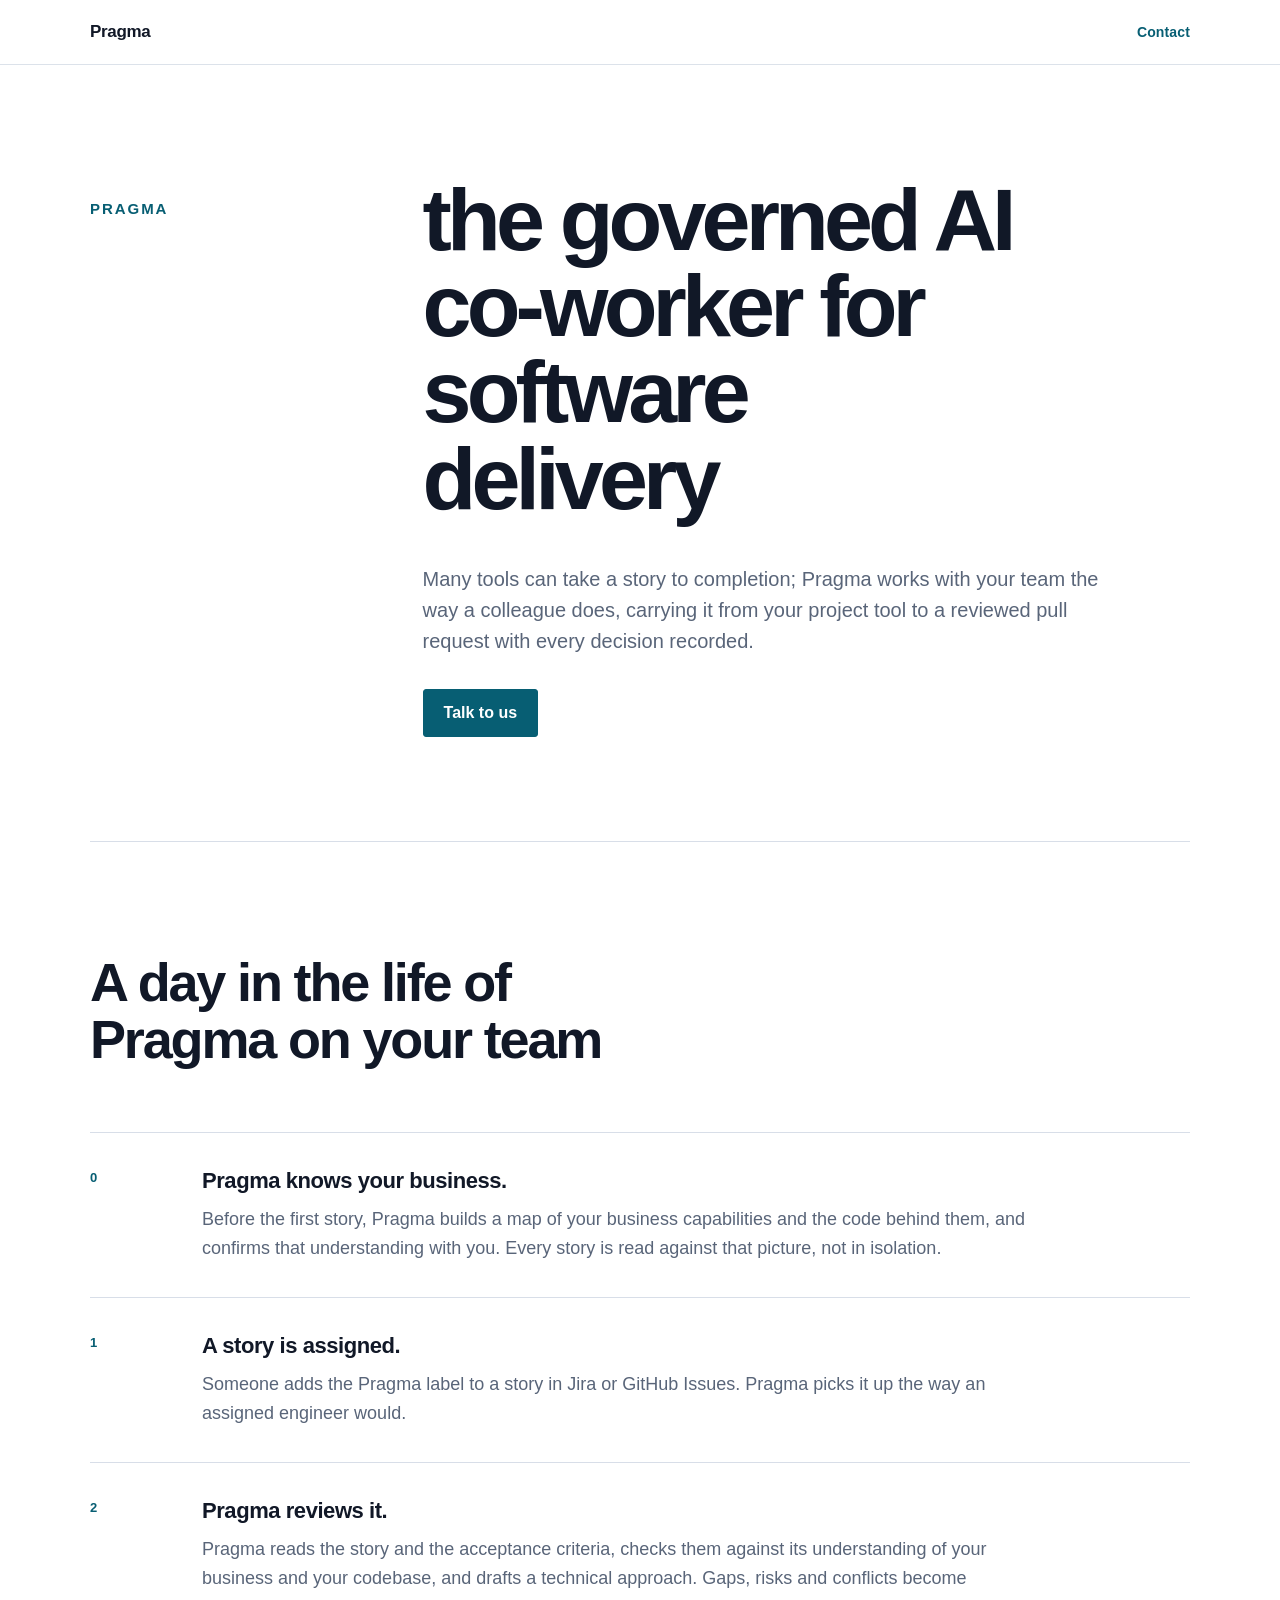
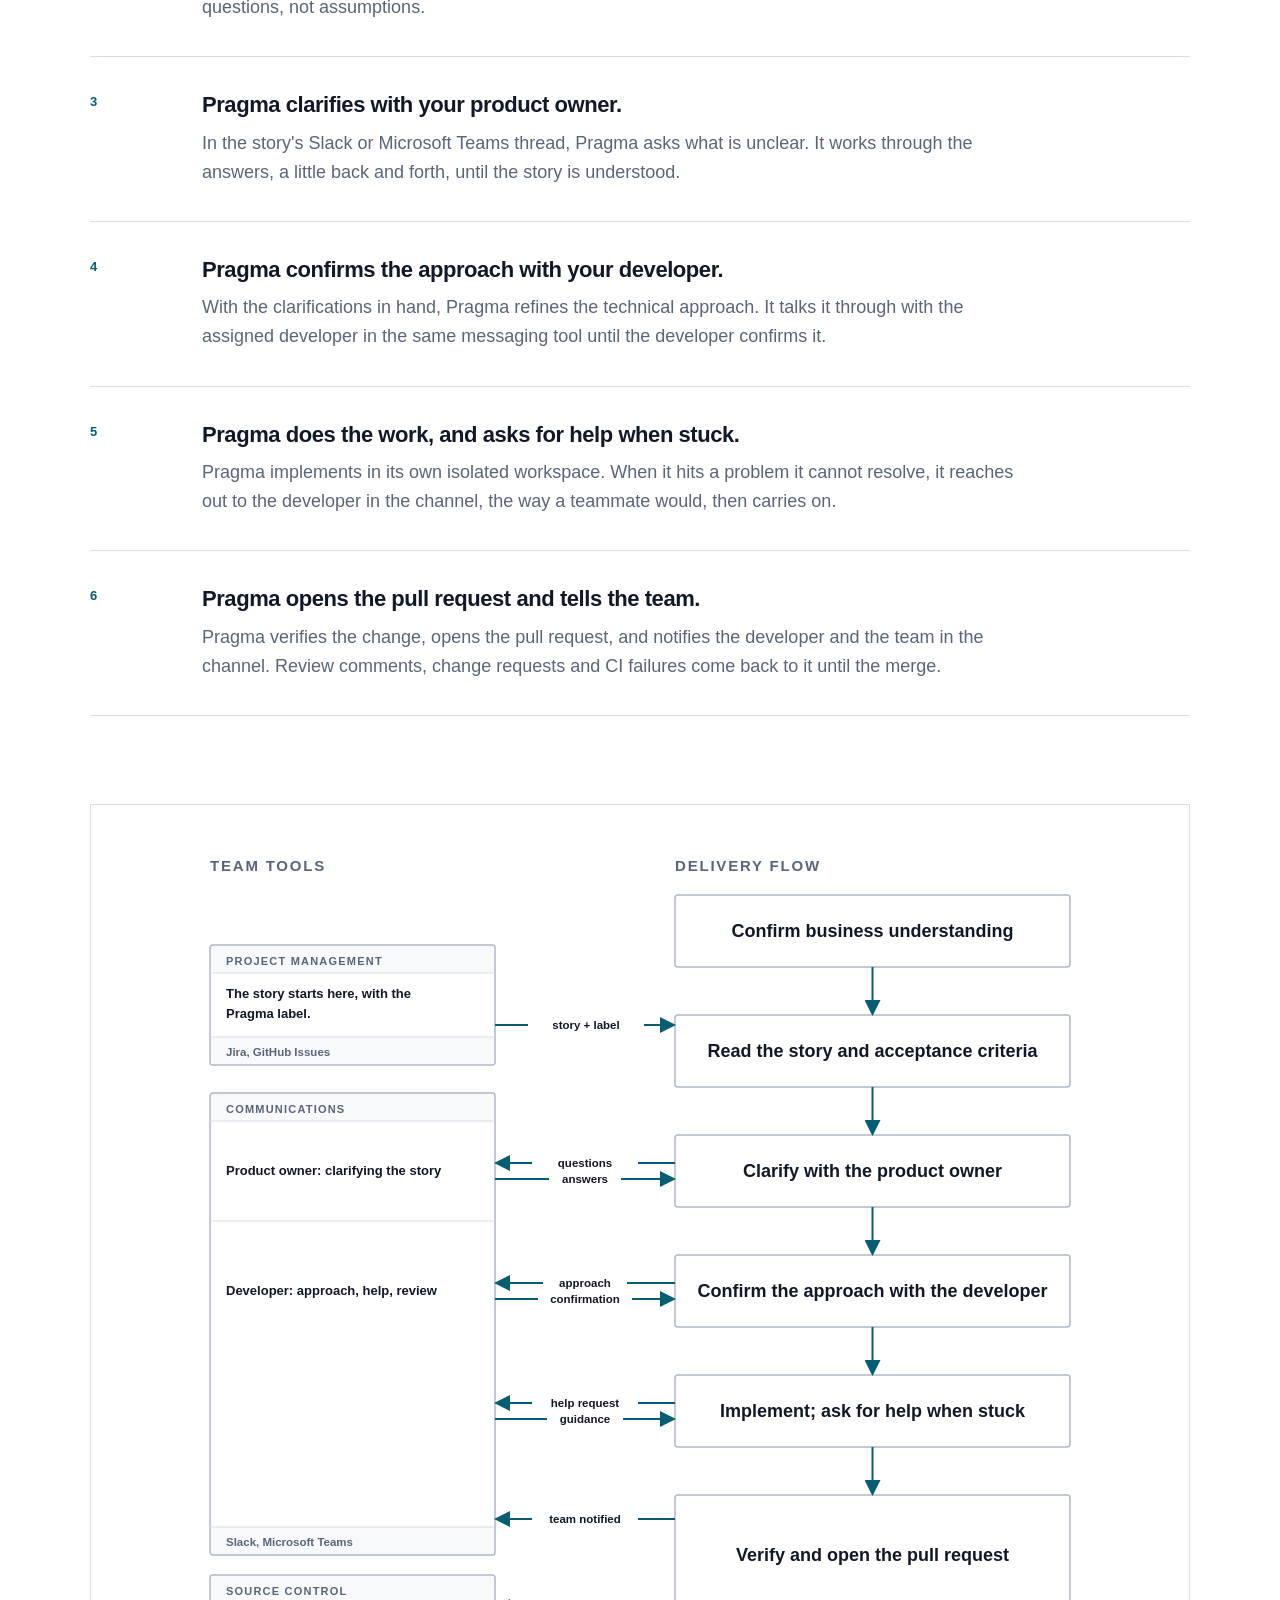
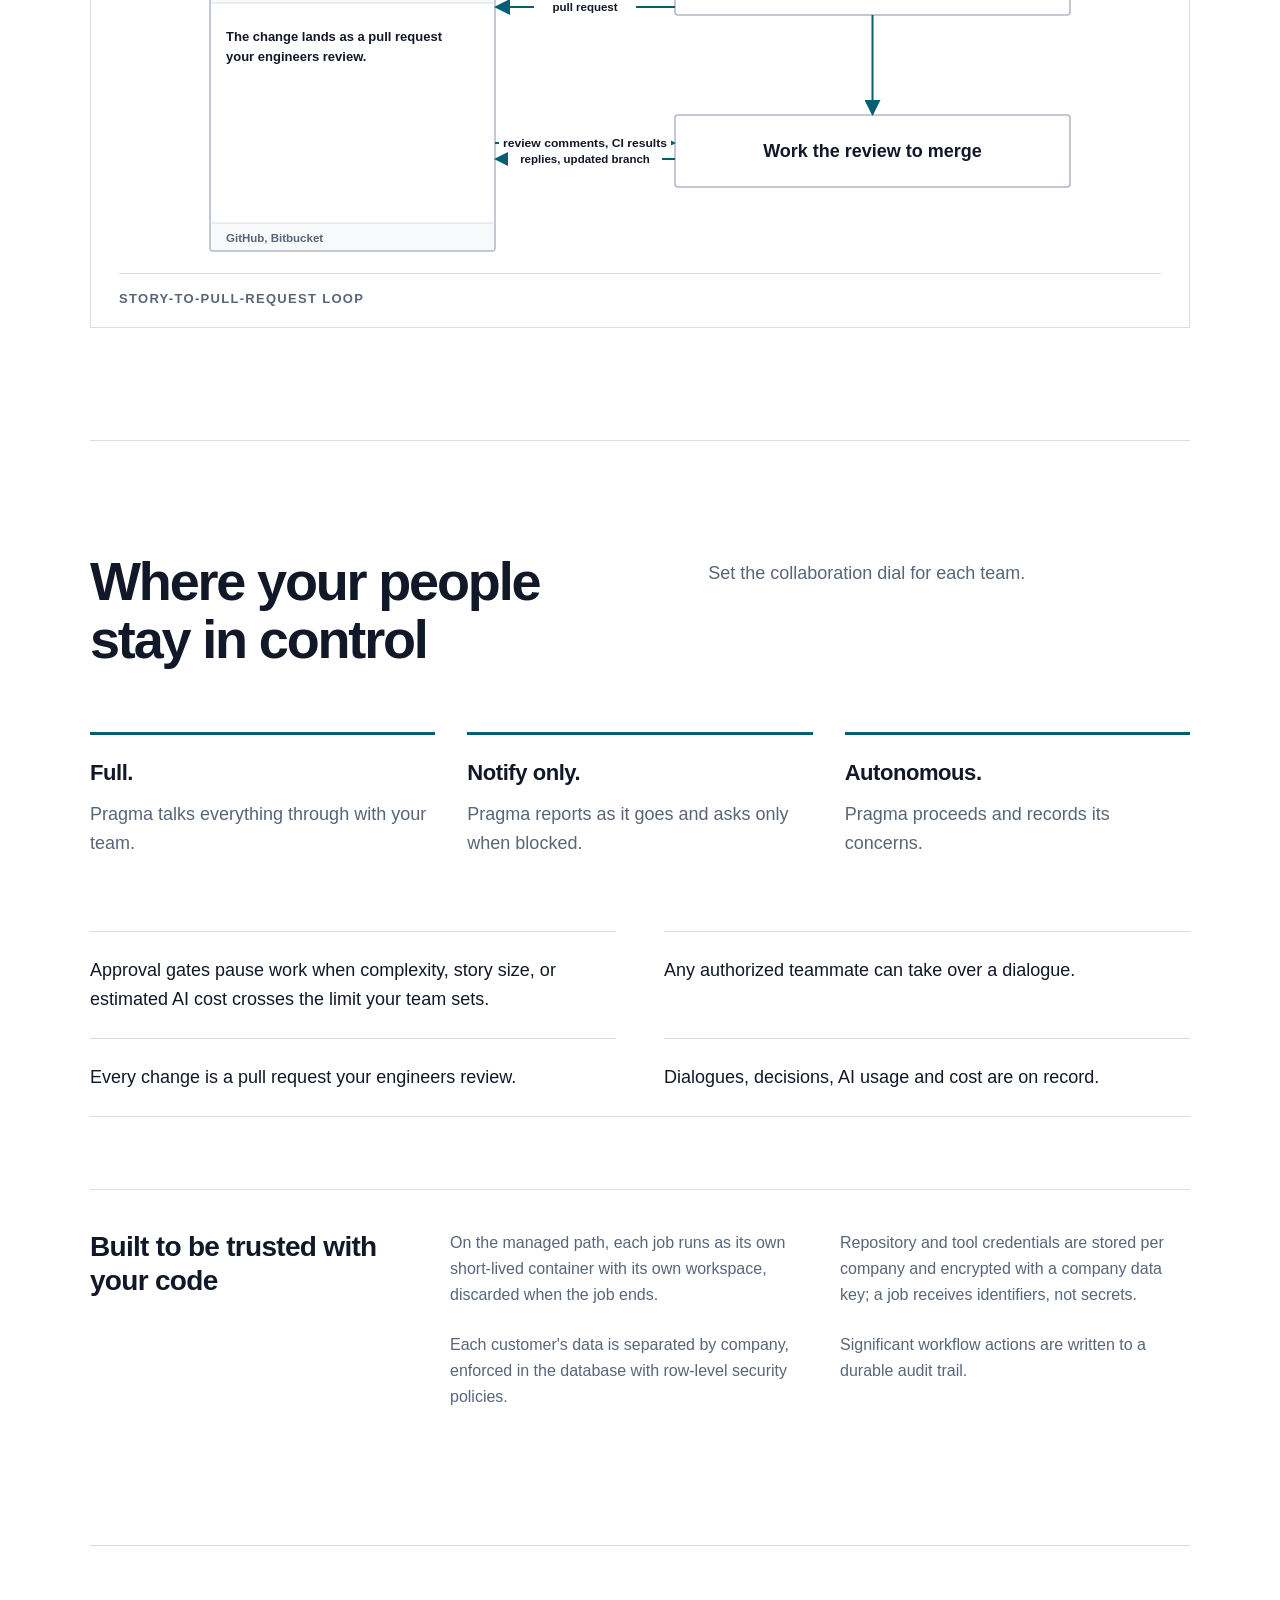
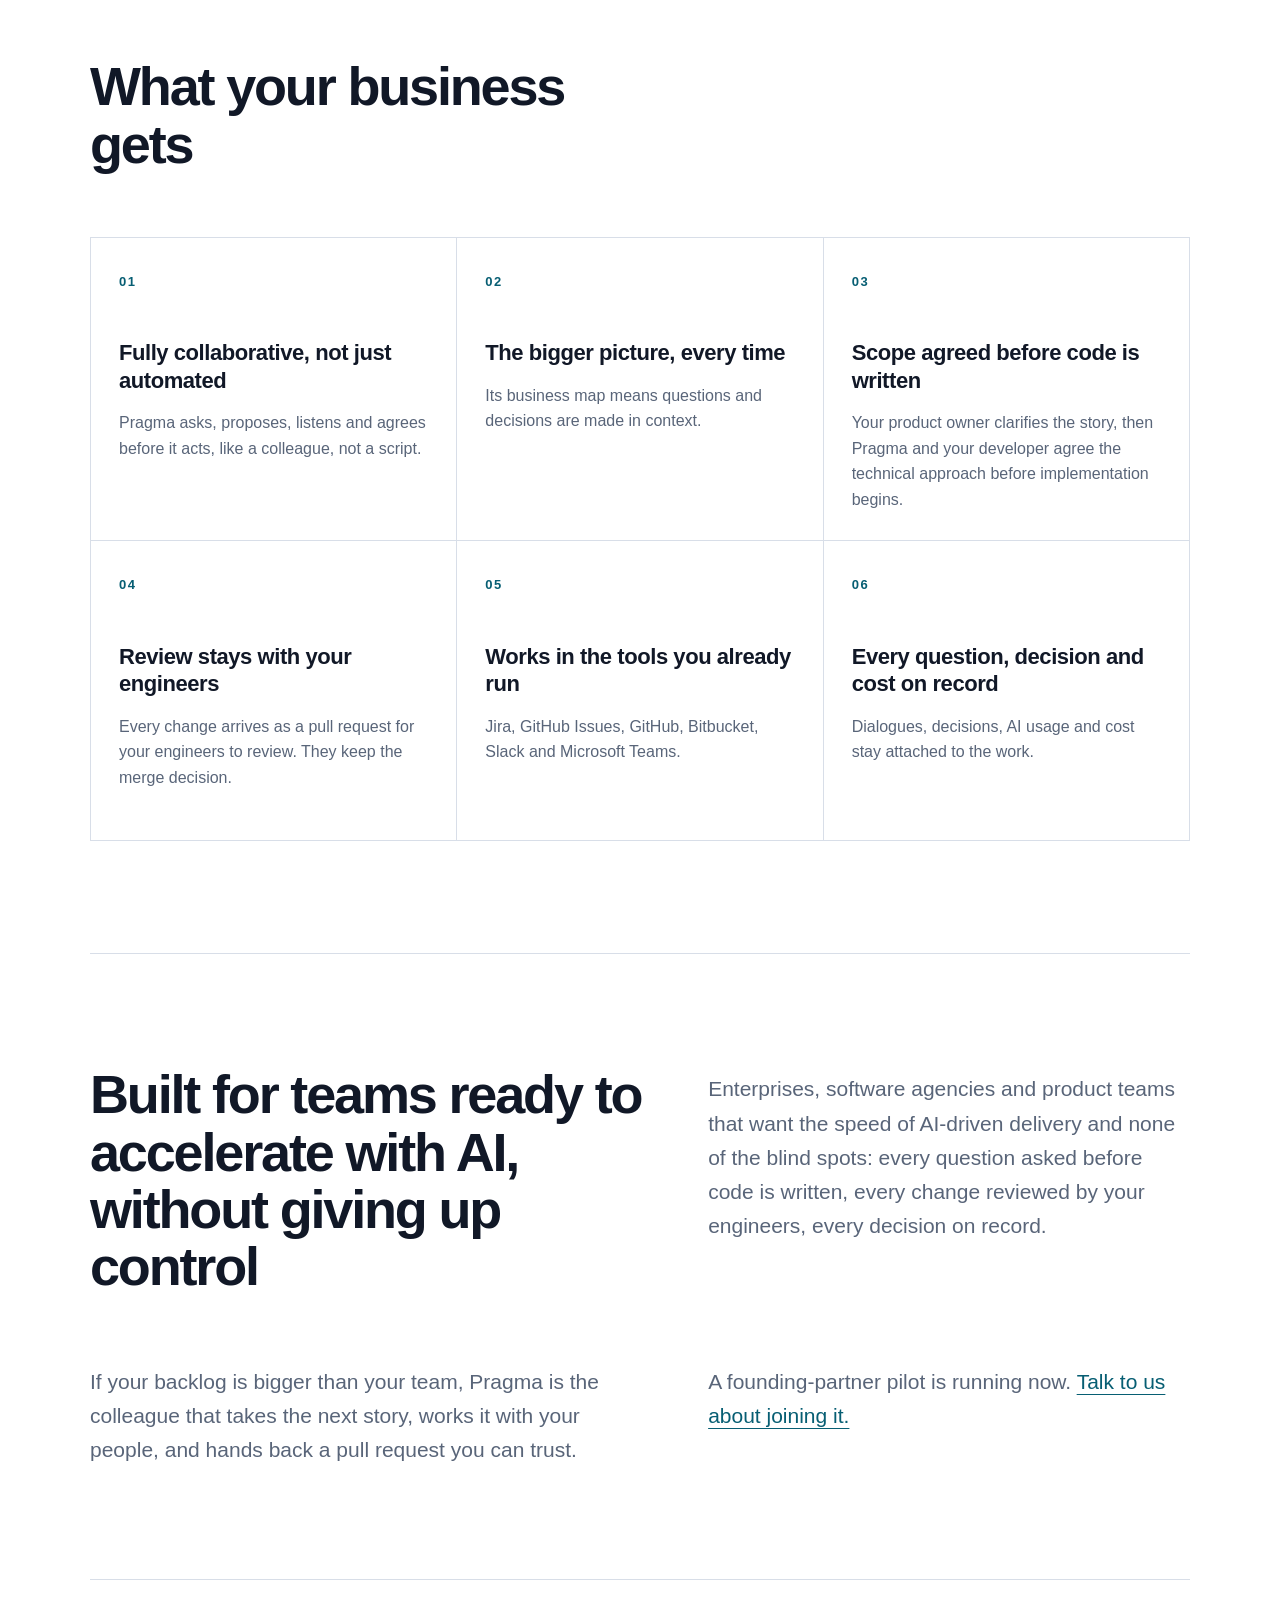
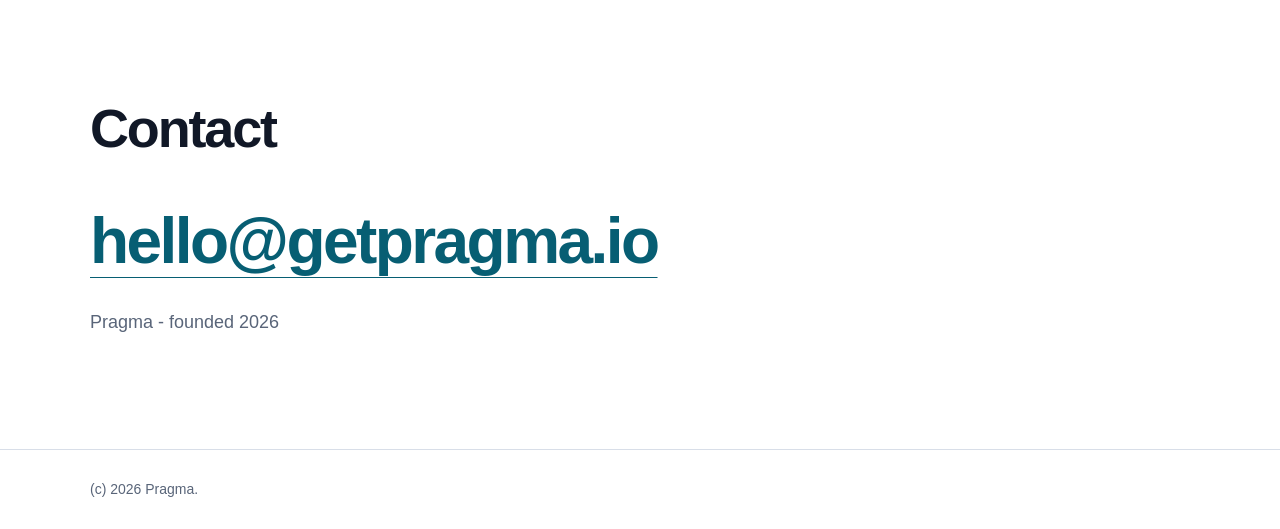
==== index.html @ b2c570ea "getpragma.io: launch" ====
<!doctype html>
<html lang="en">
<head>
  <meta charset="utf-8">
  <meta name="viewport" content="width=device-width, initial-scale=1">
  <title>Pragma | the governed AI co-worker for software delivery</title>
  <meta name="description" content="Pragma is the governed AI co-worker that works with your team like a colleague, from story to reviewed pull request, with every decision recorded.">
  <link rel="icon" href="favicon.svg" type="image/svg+xml">
  <link rel="stylesheet" href="styles.css">
  <style>.diagram-mobile{display:none}@media(max-width:560px){.diagram-a,.diagram-b{display:none}.diagram-mobile{display:block;max-width:360px}}</style>
</head>
<body>
  <a class="skip-link" href="#main">Skip to content</a>

  <header class="site-header">
    <div class="shell header-inner">
      <a class="wordmark" href="#top" aria-label="Pragma home">Pragma</a>
      <a class="header-contact" href="#contact">Contact</a>
    </div>
  </header>

  <main id="main">
    <section class="hero shell" id="top" aria-labelledby="hero-title">
      <div class="hero-name" aria-hidden="true">Pragma</div>
      <div class="hero-copy">
        <h1 id="hero-title">the governed AI co-worker for software delivery</h1>
        <p>Many tools can take a story to completion; Pragma works with your team the way a colleague does, carrying it from your project tool to a reviewed pull request with every decision recorded.</p>
        <a class="primary-link" href="#contact">Talk to us</a>
      </div>
    </section>

    <section class="section shell" id="how-it-works" aria-labelledby="how-title">
      <div class="section-heading">
        <h2 id="how-title">A day in the life of Pragma on your team</h2>
      </div>

      <ol class="walkthrough">
        <li>
          <span class="step-number" aria-hidden="true">0</span>
          <div>
            <h3>Pragma knows your business.</h3>
            <p>Before the first story, Pragma builds a map of your business capabilities and the code behind them, and confirms that understanding with you. Every story is read against that picture, not in isolation.</p>
          </div>
        </li>
        <li>
          <span class="step-number" aria-hidden="true">1</span>
          <div>
            <h3>A story is assigned.</h3>
            <p>Someone adds the Pragma label to a story in Jira or GitHub Issues. Pragma picks it up the way an assigned engineer would.</p>
          </div>
        </li>
        <li>
          <span class="step-number" aria-hidden="true">2</span>
          <div>
            <h3>Pragma reviews it.</h3>
            <p>Pragma reads the story and the acceptance criteria, checks them against its understanding of your business and your codebase, and drafts a technical approach. Gaps, risks and conflicts become questions, not assumptions.</p>
          </div>
        </li>
        <li>
          <span class="step-number" aria-hidden="true">3</span>
          <div>
            <h3>Pragma clarifies with your product owner.</h3>
            <p>In the story's Slack or Microsoft Teams thread, Pragma asks what is unclear. It works through the answers, a little back and forth, until the story is understood.</p>
          </div>
        </li>
        <li>
          <span class="step-number" aria-hidden="true">4</span>
          <div>
            <h3>Pragma confirms the approach with your developer.</h3>
            <p>With the clarifications in hand, Pragma refines the technical approach. It talks it through with the assigned developer in the same messaging tool until the developer confirms it.</p>
          </div>
        </li>
        <li>
          <span class="step-number" aria-hidden="true">5</span>
          <div>
            <h3>Pragma does the work, and asks for help when stuck.</h3>
            <p>Pragma implements in its own isolated workspace. When it hits a problem it cannot resolve, it reaches out to the developer in the channel, the way a teammate would, then carries on.</p>
          </div>
        </li>
        <li>
          <span class="step-number" aria-hidden="true">6</span>
          <div>
            <h3>Pragma opens the pull request and tells the team.</h3>
            <p>Pragma verifies the change, opens the pull request, and notifies the developer and the team in the channel. Review comments, change requests and CI failures come back to it until the merge.</p>
          </div>
        </li>
      </ol>

      <figure class="diagram-shell">
        <svg class="diagram diagram-a" viewBox="0 0 900 1040" role="img" aria-labelledby="diagram-a-title diagram-a-desc">
          <title id="diagram-a-title">Pragma's day-to-day delivery flow</title>
          <desc id="diagram-a-desc">Project management, communications, and source control connect to seven steps from confirming business understanding through working the review to merge.</desc>
          <defs>
            <marker id="arrow-a" markerWidth="8" markerHeight="8" refX="7" refY="4" orient="auto" markerUnits="strokeWidth">
              <path d="M 0 0 L 8 4 L 0 8 Z" class="svg-arrow-head"></path>
            </marker>
          </defs>

          <text class="svg-lane" x="20" y="38">TEAM TOOLS</text>
          <text class="svg-lane" x="485" y="38">DELIVERY FLOW</text>

          <g class="svg-tool-card">
            <rect class="svg-card" x="20" y="112" width="285" height="120" rx="3"></rect>
            <rect class="svg-card-band" x="21" y="113" width="283" height="27" rx="2"></rect>
            <rect class="svg-card-band" x="21" y="204" width="283" height="27"></rect>
            <line class="svg-card-rule" x1="20" y1="140" x2="305" y2="140"></line>
            <line class="svg-card-rule" x1="20" y1="204" x2="305" y2="204"></line>
            <text class="svg-card-heading" x="36" y="132">PROJECT MANAGEMENT</text>
            <text class="svg-card-copy" x="36" y="165" aria-label="The story starts here, with the Pragma label.">
              <tspan x="36">The story starts here, with the</tspan>
              <tspan x="36" dy="20">Pragma label.</tspan>
            </text>
            <text class="svg-card-footer" x="36" y="223">Jira, GitHub Issues</text>
          </g>

          <g class="svg-tool-card">
            <rect class="svg-card" x="20" y="260" width="285" height="462" rx="3"></rect>
            <rect class="svg-card-band" x="21" y="261" width="283" height="27" rx="2"></rect>
            <rect class="svg-card-band" x="21" y="694" width="283" height="27"></rect>
            <line class="svg-card-rule" x1="20" y1="288" x2="305" y2="288"></line>
            <line class="svg-card-rule" x1="20" y1="388" x2="305" y2="388"></line>
            <line class="svg-card-rule" x1="20" y1="694" x2="305" y2="694"></line>
            <text class="svg-card-heading" x="36" y="280">COMMUNICATIONS</text>
            <text class="svg-card-copy" x="36" y="342">Product owner: clarifying the story</text>
            <text class="svg-card-copy" x="36" y="462">Developer: approach, help, review</text>
            <text class="svg-card-footer" x="36" y="713">Slack, Microsoft Teams</text>
          </g>

          <g class="svg-tool-card">
            <rect class="svg-card" x="20" y="742" width="285" height="276" rx="3"></rect>
            <rect class="svg-card-band" x="21" y="743" width="283" height="27" rx="2"></rect>
            <rect class="svg-card-band" x="21" y="990" width="283" height="27"></rect>
            <line class="svg-card-rule" x1="20" y1="770" x2="305" y2="770"></line>
            <line class="svg-card-rule" x1="20" y1="990" x2="305" y2="990"></line>
            <text class="svg-card-heading" x="36" y="762">SOURCE CONTROL</text>
            <text class="svg-card-copy" x="36" y="808" aria-label="The change lands as a pull request your engineers review.">
              <tspan x="36">The change lands as a pull request</tspan>
              <tspan x="36" dy="20">your engineers review.</tspan>
            </text>
            <text class="svg-card-footer" x="36" y="1009">GitHub, Bitbucket</text>
          </g>

          <rect class="svg-box svg-flow-box" x="485" y="62" width="395" height="72" rx="3"></rect>
          <text class="svg-label" x="682.5" y="104" text-anchor="middle">Confirm business understanding</text>

          <rect class="svg-box svg-flow-box" x="485" y="182" width="395" height="72" rx="3"></rect>
          <text class="svg-label" x="682.5" y="224" text-anchor="middle">Read the story and acceptance criteria</text>

          <rect class="svg-box svg-flow-box" x="485" y="302" width="395" height="72" rx="3"></rect>
          <text class="svg-label" x="682.5" y="344" text-anchor="middle">Clarify with the product owner</text>

          <rect class="svg-box svg-flow-box" x="485" y="422" width="395" height="72" rx="3"></rect>
          <text class="svg-label" x="682.5" y="464" text-anchor="middle">Confirm the approach with the developer</text>

          <rect class="svg-box svg-flow-box" x="485" y="542" width="395" height="72" rx="3"></rect>
          <text class="svg-label" x="682.5" y="584" text-anchor="middle">Implement; ask for help when stuck</text>

          <rect class="svg-box svg-flow-box" x="485" y="662" width="395" height="120" rx="3"></rect>
          <text class="svg-label" x="682.5" y="728" text-anchor="middle">Verify and open the pull request</text>

          <rect class="svg-box svg-flow-box" x="485" y="882" width="395" height="72" rx="3"></rect>
          <text class="svg-label" x="682.5" y="924" text-anchor="middle">Work the review to merge</text>

          <path class="svg-arrow" d="M682.5 134 V181" marker-end="url(#arrow-a)"></path>
          <path class="svg-arrow" d="M682.5 254 V301" marker-end="url(#arrow-a)"></path>
          <path class="svg-arrow" d="M682.5 374 V421" marker-end="url(#arrow-a)"></path>
          <path class="svg-arrow" d="M682.5 494 V541" marker-end="url(#arrow-a)"></path>
          <path class="svg-arrow" d="M682.5 614 V661" marker-end="url(#arrow-a)"></path>
          <path class="svg-arrow" d="M682.5 782 V881" marker-end="url(#arrow-a)"></path>

          <path class="svg-arrow" d="M305 192 H484" marker-end="url(#arrow-a)"></path>
          <path class="svg-arrow" d="M485 330 H306" marker-end="url(#arrow-a)"></path>
          <path class="svg-arrow" d="M305 346 H484" marker-end="url(#arrow-a)"></path>
          <path class="svg-arrow" d="M485 450 H306" marker-end="url(#arrow-a)"></path>
          <path class="svg-arrow" d="M305 466 H484" marker-end="url(#arrow-a)"></path>
          <path class="svg-arrow" d="M485 570 H306" marker-end="url(#arrow-a)"></path>
          <path class="svg-arrow" d="M305 586 H484" marker-end="url(#arrow-a)"></path>
          <path class="svg-arrow" d="M485 686 H306" marker-end="url(#arrow-a)"></path>
          <path class="svg-arrow" d="M485 774 H306" marker-end="url(#arrow-a)"></path>
          <path class="svg-arrow" d="M305 910 H484" marker-end="url(#arrow-a)"></path>
          <path class="svg-arrow" d="M485 926 H306" marker-end="url(#arrow-a)"></path>

          <rect class="svg-connector-label-bg" x="338" y="183" width="116" height="18" rx="2"></rect>
          <text class="svg-arrow-label" x="396" y="196" text-anchor="middle">story + label</text>

          <rect class="svg-connector-label-bg" x="342" y="321" width="106" height="18" rx="2"></rect>
          <text class="svg-arrow-label" x="395" y="334" text-anchor="middle">questions</text>
          <rect class="svg-connector-label-bg" x="359" y="337" width="72" height="18" rx="2"></rect>
          <text class="svg-arrow-label" x="395" y="350" text-anchor="middle">answers</text>

          <rect class="svg-connector-label-bg" x="353" y="441" width="84" height="18" rx="2"></rect>
          <text class="svg-arrow-label" x="395" y="454" text-anchor="middle">approach</text>
          <rect class="svg-connector-label-bg" x="348" y="457" width="94" height="18" rx="2"></rect>
          <text class="svg-arrow-label" x="395" y="470" text-anchor="middle">confirmation</text>

          <rect class="svg-connector-label-bg" x="342" y="561" width="106" height="18" rx="2"></rect>
          <text class="svg-arrow-label" x="395" y="574" text-anchor="middle">help request</text>
          <rect class="svg-connector-label-bg" x="357" y="577" width="76" height="18" rx="2"></rect>
          <text class="svg-arrow-label" x="395" y="590" text-anchor="middle">guidance</text>

          <rect class="svg-connector-label-bg" x="342" y="677" width="106" height="18" rx="2"></rect>
          <text class="svg-arrow-label" x="395" y="690" text-anchor="middle">team notified</text>
          <rect class="svg-connector-label-bg" x="344" y="765" width="102" height="18" rx="2"></rect>
          <text class="svg-arrow-label" x="395" y="778" text-anchor="middle">pull request</text>

          <rect class="svg-connector-label-bg" x="309" y="901" width="172" height="18" rx="2"></rect>
          <text class="svg-arrow-label svg-arrow-label-long" x="395" y="914" text-anchor="middle" textLength="164" lengthAdjust="spacingAndGlyphs">review comments, CI results</text>
          <rect class="svg-connector-label-bg" x="318" y="917" width="154" height="18" rx="2"></rect>
          <text class="svg-arrow-label" x="395" y="930" text-anchor="middle">replies, updated branch</text>
        </svg>
        <ol class="diagram-mobile diagram-mobile-list" aria-label="Pragma's day-to-day delivery steps">
          <li>Confirm business understanding</li>
          <li>Read the story and acceptance criteria</li>
          <li>Clarify with the product owner</li>
          <li>Confirm the approach with the developer</li>
          <li>Implement; ask for help when stuck</li>
          <li>Verify and open the pull request</li>
          <li>Work the review to merge</li>
        </ol>
        <figcaption>Story-to-pull-request loop</figcaption>
      </figure>
    </section>

    <section class="section shell" id="control" aria-labelledby="control-title">
      <div class="section-heading">
        <h2 id="control-title">Where your people stay in control</h2>
        <p>Set the collaboration dial for each team.</p>
      </div>

      <div class="mode-grid">
        <article>
          <h3>Full.</h3>
          <p>Pragma talks everything through with your team.</p>
        </article>
        <article>
          <h3>Notify only.</h3>
          <p>Pragma reports as it goes and asks only when blocked.</p>
        </article>
        <article>
          <h3>Autonomous.</h3>
          <p>Pragma proceeds and records its concerns.</p>
        </article>
      </div>

      <div class="control-copy">
        <p>Approval gates pause work when complexity, story size, or estimated AI cost crosses the limit your team sets.</p>
        <p>Any authorized teammate can take over a dialogue.</p>
        <p>Every change is a pull request your engineers review.</p>
        <p>Dialogues, decisions, AI usage and cost are on record.</p>
      </div>

      <article class="trust-block">
        <h3>Built to be trusted with your code</h3>
        <div class="trust-grid">
          <p>On the managed path, each job runs as its own short-lived container with its own workspace, discarded when the job ends.</p>
          <p>Repository and tool credentials are stored per company and encrypted with a company data key; a job receives identifiers, not secrets.</p>
          <p>Each customer's data is separated by company, enforced in the database with row-level security policies.</p>
          <p>Significant workflow actions are written to a durable audit trail.</p>
        </div>
      </article>

    </section>

    <section class="section shell" id="outcomes" aria-labelledby="outcomes-title">
      <div class="section-heading">
        <h2 id="outcomes-title">What your business gets</h2>
      </div>

      <div class="outcome-grid">
        <article>
          <span aria-hidden="true">01</span>
          <h3>Fully collaborative, not just automated</h3>
          <p>Pragma asks, proposes, listens and agrees before it acts, like a colleague, not a script.</p>
        </article>
        <article>
          <span aria-hidden="true">02</span>
          <h3>The bigger picture, every time</h3>
          <p>Its business map means questions and decisions are made in context.</p>
        </article>
        <article>
          <span aria-hidden="true">03</span>
          <h3>Scope agreed before code is written</h3>
          <p>Your product owner clarifies the story, then Pragma and your developer agree the technical approach before implementation begins.</p>
        </article>
        <article>
          <span aria-hidden="true">04</span>
          <h3>Review stays with your engineers</h3>
          <p>Every change arrives as a pull request for your engineers to review. They keep the merge decision.</p>
        </article>
        <article>
          <span aria-hidden="true">05</span>
          <h3>Works in the tools you already run</h3>
          <p>Jira, GitHub Issues, GitHub, Bitbucket, Slack and Microsoft Teams.</p>
        </article>
        <article>
          <span aria-hidden="true">06</span>
          <h3>Every question, decision and cost on record</h3>
          <p>Dialogues, decisions, AI usage and cost stay attached to the work.</p>
        </article>
      </div>
    </section>

    <section class="section audience shell" id="who" aria-labelledby="who-title">
      <h2 id="who-title">Built for teams ready to accelerate with AI, without giving up control</h2>
      <p>Enterprises, software agencies and product teams that want the speed of AI-driven delivery and none of the blind spots: every question asked before code is written, every change reviewed by your engineers, every decision on record.</p>
      <p>If your backlog is bigger than your team, Pragma is the colleague that takes the next story, works it with your people, and hands back a pull request you can trust.</p>
      <p>A founding-partner pilot is running now. <a href="#contact">Talk to us about joining it.</a></p>
    </section>

    <section class="contact shell" id="contact" aria-labelledby="contact-title">
      <h2 id="contact-title">Contact</h2>
      <a href="mailto:hello@getpragma.io">hello@getpragma.io</a>
      <p>Pragma - founded 2026</p>
    </section>
  </main>

  <footer class="site-footer">
    <div class="shell">(c) 2026 Pragma.</div>
  </footer>
</body>
</html>
---- styles.css ----
:root {
  --ink: #111827;
  --muted: #596579;
  --line: #d8dee8;
  --line-strong: #aeb8c7;
  --paper: #ffffff;
  --quiet: #f7f9fb;
  --accent: #075e73;
  --accent-dark: #064b5c;
  --focus: #0d7490;
  --shell: 1100px;
}

*,
*::before,
*::after {
  box-sizing: border-box;
}

html {
  scroll-behavior: smooth;
}

body {
  margin: 0;
  color: var(--ink);
  background: var(--paper);
  font-family: -apple-system, BlinkMacSystemFont, "Segoe UI", Roboto, Helvetica, Arial, sans-serif;
  font-size: 18px;
  line-height: 1.62;
  text-rendering: optimizeLegibility;
  -webkit-font-smoothing: antialiased;
}

a {
  color: var(--accent);
  text-underline-offset: 0.22em;
  text-decoration-thickness: 1px;
}

a:hover {
  color: var(--accent-dark);
}

a:focus-visible {
  outline: 3px solid var(--focus);
  outline-offset: 4px;
  border-radius: 2px;
}

.skip-link {
  position: fixed;
  z-index: 100;
  top: 12px;
  left: 12px;
  padding: 8px 14px;
  color: white;
  background: var(--ink);
  transform: translateY(-160%);
}

.skip-link:focus {
  transform: translateY(0);
}

.shell {
  width: min(calc(100% - 40px), var(--shell));
  margin-inline: auto;
}

.site-header {
  position: sticky;
  z-index: 20;
  top: 0;
  border-bottom: 1px solid rgba(216, 222, 232, 0.88);
  background: rgba(255, 255, 255, 0.97);
}

.header-inner {
  min-height: 64px;
  display: flex;
  align-items: center;
  justify-content: space-between;
  gap: 24px;
}

.wordmark {
  color: var(--ink);
  font-size: 17px;
  font-weight: 750;
  letter-spacing: -0.02em;
  text-decoration: none;
}

.header-contact {
  font-size: 14px;
  font-weight: 650;
  letter-spacing: 0.01em;
  text-decoration: none;
}

.hero {
  min-height: 710px;
  display: grid;
  grid-template-columns: 0.7fr 2fr;
  gap: 64px;
  align-items: center;
  padding-block: 112px 104px;
}

.hero-name {
  align-self: start;
  padding-top: 20px;
  color: var(--accent);
  font-size: 15px;
  font-weight: 750;
  letter-spacing: 0.13em;
  text-transform: uppercase;
}

.hero-copy {
  max-width: 850px;
}

.hero h1 {
  max-width: 13ch;
  margin: 0;
  font-size: clamp(48px, 7.2vw, 88px);
  font-weight: 650;
  letter-spacing: -0.055em;
  line-height: 0.98;
}

.hero p {
  max-width: 710px;
  margin: 42px 0 0;
  color: var(--muted);
  font-size: 20px;
  line-height: 1.55;
}

.primary-link {
  display: inline-flex;
  align-items: center;
  justify-content: center;
  min-height: 48px;
  margin-top: 32px;
  padding: 10px 20px;
  color: white;
  border: 1px solid var(--accent);
  border-radius: 3px;
  background: var(--accent);
  font-size: 16px;
  font-weight: 700;
  text-decoration: none;
}

.primary-link:hover {
  color: white;
  border-color: var(--accent-dark);
  background: var(--accent-dark);
}

.section {
  padding-block: 112px;
  border-top: 1px solid var(--line);
}

.section-heading {
  display: grid;
  grid-template-columns: 1.15fr 1fr;
  gap: 64px;
  margin-bottom: 64px;
  align-items: start;
}

h2 {
  margin: 0;
  font-size: clamp(34px, 4.4vw, 54px);
  font-weight: 650;
  letter-spacing: -0.04em;
  line-height: 1.06;
}

.section-heading p {
  max-width: 560px;
  margin: 6px 0 0;
  color: var(--muted);
}

.business-context {
  display: grid;
  grid-template-columns: 1.15fr 1fr;
  gap: 64px;
  margin-bottom: 72px;
  padding-block: 32px;
  border-top: 1px solid var(--line);
  border-bottom: 1px solid var(--line);
}

.business-context h3,
.trust-block h3 {
  max-width: 420px;
  margin: 0;
  font-size: 28px;
  font-weight: 680;
  letter-spacing: -0.025em;
  line-height: 1.2;
}

.business-context p {
  margin: 0;
  color: var(--muted);
}

.business-context p + p {
  margin-top: 16px;
}

.walkthrough {
  margin: 0;
  padding: 0;
  list-style: none;
  border-bottom: 1px solid var(--line);
}

.walkthrough li {
  display: grid;
  grid-template-columns: 88px minmax(0, 1fr);
  gap: 24px;
  padding-block: 34px;
  border-top: 1px solid var(--line);
}

.step-number,
.outcome-grid article > span {
  color: var(--accent);
  font-size: 13px;
  font-weight: 750;
  letter-spacing: 0.12em;
}

.walkthrough h3,
.mode-grid h3,
.outcome-grid h3 {
  margin: 0;
  font-size: 22px;
  font-weight: 680;
  letter-spacing: -0.02em;
  line-height: 1.25;
}

.walkthrough p {
  max-width: 830px;
  margin: 10px 0 0;
  color: var(--muted);
}

.diagram-shell {
  margin: 88px 0 0;
  padding: 28px 28px 18px;
  border: 1px solid var(--line);
  background: var(--paper);
}

.diagram-shell-compact {
  margin-top: 72px;
}

.diagram {
  display: block;
  width: 100%;
  height: auto;
  margin-inline: auto;
}

.diagram-a {
  max-width: 900px;
}

.diagram-b {
  max-width: 900px;
}

.diagram-shell figcaption {
  padding-top: 14px;
  color: var(--muted);
  border-top: 1px solid var(--line);
  font-size: 13px;
  font-weight: 700;
  letter-spacing: 0.1em;
  text-transform: uppercase;
}

.svg-lane,
.svg-arrow-label,
.svg-label,
.svg-sub-label {
  font-family: -apple-system, BlinkMacSystemFont, "Segoe UI", Roboto, Helvetica, Arial, sans-serif;
}

.svg-lane {
  fill: var(--muted);
  font-size: 15px;
  font-weight: 750;
  letter-spacing: 0.12em;
}

.svg-divider {
  stroke: var(--line);
  stroke-width: 1;
}

.svg-box {
  stroke: var(--line-strong);
  stroke-width: 1.5;
}

.svg-tool {
  fill: var(--quiet);
}

.svg-card {
  fill: var(--paper);
  stroke: var(--line-strong);
  stroke-width: 1.5;
}

.svg-card-band {
  fill: var(--quiet);
}

.svg-card-rule {
  stroke: var(--line);
  stroke-width: 1;
}

.svg-card-heading,
.svg-card-copy,
.svg-card-footer {
  font-family: -apple-system, BlinkMacSystemFont, "Segoe UI", Roboto, Helvetica, Arial, sans-serif;
}

.svg-card-heading {
  fill: var(--muted);
  font-size: 11px;
  font-weight: 750;
  letter-spacing: 0.11em;
}

.svg-card-copy {
  fill: var(--ink);
  font-size: 13px;
  font-weight: 600;
}

.svg-card-footer {
  fill: var(--muted);
  font-size: 11.5px;
  font-weight: 650;
}

.svg-flow-box {
  fill: white;
}

.svg-terminal {
  fill: #eaf4f5;
  stroke: var(--accent);
}

.svg-stop {
  fill: white;
  stroke: var(--line-strong);
}

.svg-label {
  fill: var(--ink);
  font-size: 21px;
  font-weight: 650;
}

.svg-sub-label {
  fill: var(--muted);
  font-size: 16px;
}

.svg-arrow {
  fill: none;
  stroke: var(--accent);
  stroke-width: 2;
}

.svg-arrow-return {
  stroke-dasharray: 5 5;
}

.svg-arrow-head {
  fill: var(--accent);
}

.svg-arrow-label {
  fill: var(--muted);
  font-size: 14px;
  font-weight: 600;
}

.diagram-a .svg-label {
  font-size: 18px;
}

.diagram-a .svg-arrow-label {
  fill: var(--ink);
  font-size: 11.5px;
  font-weight: 650;
}

.svg-connector-label-bg {
  fill: var(--paper);
}

.diagram-mobile-list {
  width: 100%;
  margin: 0 auto;
  padding: 0;
  color: var(--ink);
  counter-reset: delivery-step;
  list-style: none;
}

.diagram-mobile-list li {
  display: grid;
  grid-template-columns: 32px minmax(0, 1fr);
  gap: 12px;
  padding: 18px 8px;
  border-top: 1px solid var(--line);
  counter-increment: delivery-step;
  font-size: 16px;
  font-weight: 650;
  line-height: 1.4;
}

.diagram-mobile-list li:last-child {
  border-bottom: 1px solid var(--line);
}

.diagram-mobile-list li::before {
  color: var(--accent);
  content: counter(delivery-step, decimal-leading-zero);
  font-size: 11px;
  font-weight: 750;
  letter-spacing: 0.08em;
  line-height: 2;
}

.diagram-mobile-note {
  margin: 20px 8px 4px;
  color: var(--muted);
  font-size: 14px;
  line-height: 1.5;
}

.mode-grid {
  display: grid;
  grid-template-columns: repeat(3, 1fr);
  gap: 32px;
}

.mode-grid article {
  padding-top: 24px;
  border-top: 3px solid var(--accent);
}

.mode-grid p {
  margin: 14px 0 0;
  color: var(--muted);
}

.control-copy {
  display: grid;
  grid-template-columns: repeat(2, 1fr);
  gap: 0 48px;
  margin-top: 72px;
  border-bottom: 1px solid var(--line);
}

.control-copy p {
  margin: 0;
  padding: 24px 0;
  border-top: 1px solid var(--line);
}

.trust-block {
  display: grid;
  grid-template-columns: 0.8fr 2fr;
  gap: 64px;
  margin-top: 72px;
  padding-top: 40px;
  border-top: 1px solid var(--line);
}

.trust-grid {
  display: grid;
  grid-template-columns: repeat(2, minmax(0, 1fr));
  gap: 0 40px;
}

.trust-grid p {
  margin: 0;
  padding: 0 0 24px;
  color: var(--muted);
  font-size: 16px;
}

.outcome-grid {
  display: grid;
  grid-template-columns: repeat(3, 1fr);
  border-top: 1px solid var(--line);
  border-left: 1px solid var(--line);
}

.outcome-grid article {
  min-height: 300px;
  padding: 28px;
  border-right: 1px solid var(--line);
  border-bottom: 1px solid var(--line);
}

.outcome-grid h3 {
  margin-top: 44px;
}

.outcome-grid p {
  margin: 16px 0 0;
  color: var(--muted);
  font-size: 16px;
  line-height: 1.6;
}

.audience {
  display: grid;
  grid-template-columns: 1.15fr 1fr;
  gap: 64px;
  align-items: start;
}

.audience p {
  max-width: 560px;
  margin: 6px 0 0;
  color: var(--muted);
  font-size: 21px;
}

.contact {
  padding-block: 120px 112px;
  border-top: 1px solid var(--line);
}

.contact a {
  display: inline-block;
  margin-top: 48px;
  font-size: clamp(32px, 5vw, 64px);
  font-weight: 650;
  letter-spacing: -0.04em;
  line-height: 1.1;
}

.contact p {
  margin: 32px 0 0;
  color: var(--muted);
}

.site-footer {
  padding-block: 28px;
  color: var(--muted);
  border-top: 1px solid var(--line);
  font-size: 14px;
}

@media (max-width: 820px) {
  .hero {
    min-height: auto;
    grid-template-columns: 1fr;
    gap: 28px;
    padding-block: 88px;
  }

  .hero-name {
    padding-top: 0;
  }

  .section,
  .contact {
    padding-block: 88px;
  }

  .section-heading,
  .audience,
  .business-context,
  .trust-block {
    grid-template-columns: 1fr;
    gap: 24px;
  }

  .mode-grid,
  .outcome-grid,
  .trust-grid {
    grid-template-columns: 1fr;
  }

  .outcome-grid article {
    min-height: auto;
  }
}

@media (max-width: 560px) {
  body {
    font-size: 17px;
  }

  .shell {
    width: min(calc(100% - 32px), var(--shell));
  }

  .header-inner {
    min-height: 56px;
  }

  .header-contact {
    font-size: 13px;
  }

  .hero {
    padding-block: 72px 80px;
  }

  .hero h1 {
    font-size: clamp(46px, 14vw, 64px);
  }

  .hero p {
    margin-top: 32px;
    font-size: 18px;
  }

  .section,
  .contact {
    padding-block: 72px;
  }

  .section-heading {
    margin-bottom: 48px;
  }

  .business-context {
    margin-bottom: 56px;
    padding-block: 28px;
  }

  .business-context h3,
  .trust-block h3 {
    font-size: 24px;
  }

  .walkthrough li {
    grid-template-columns: 48px minmax(0, 1fr);
    gap: 12px;
    padding-block: 28px;
  }

  .walkthrough h3 {
    font-size: 20px;
  }

  .diagram-shell {
    width: 100vw;
    margin-left: calc(50% - 50vw);
    padding: 18px 8px 14px;
    border-right: 0;
    border-left: 0;
  }

  .diagram .svg-label {
    font-size: 29px;
  }

  .diagram .svg-sub-label {
    font-size: 24px;
  }

  .diagram .svg-arrow-label {
    font-size: 23px;
  }

  .diagram .svg-lane {
    font-size: 22px;
  }

  .mode-grid {
    gap: 40px;
  }

  .control-copy {
    grid-template-columns: 1fr;
    margin-top: 56px;
  }

  .trust-block {
    margin-top: 56px;
    padding-top: 32px;
  }

  .outcome-grid article {
    padding: 24px;
  }

  .outcome-grid h3 {
    margin-top: 28px;
  }

  .contact a {
    font-size: clamp(27px, 8.5vw, 42px);
  }
}

@media (prefers-reduced-motion: reduce) {
  html {
    scroll-behavior: auto;
  }
}
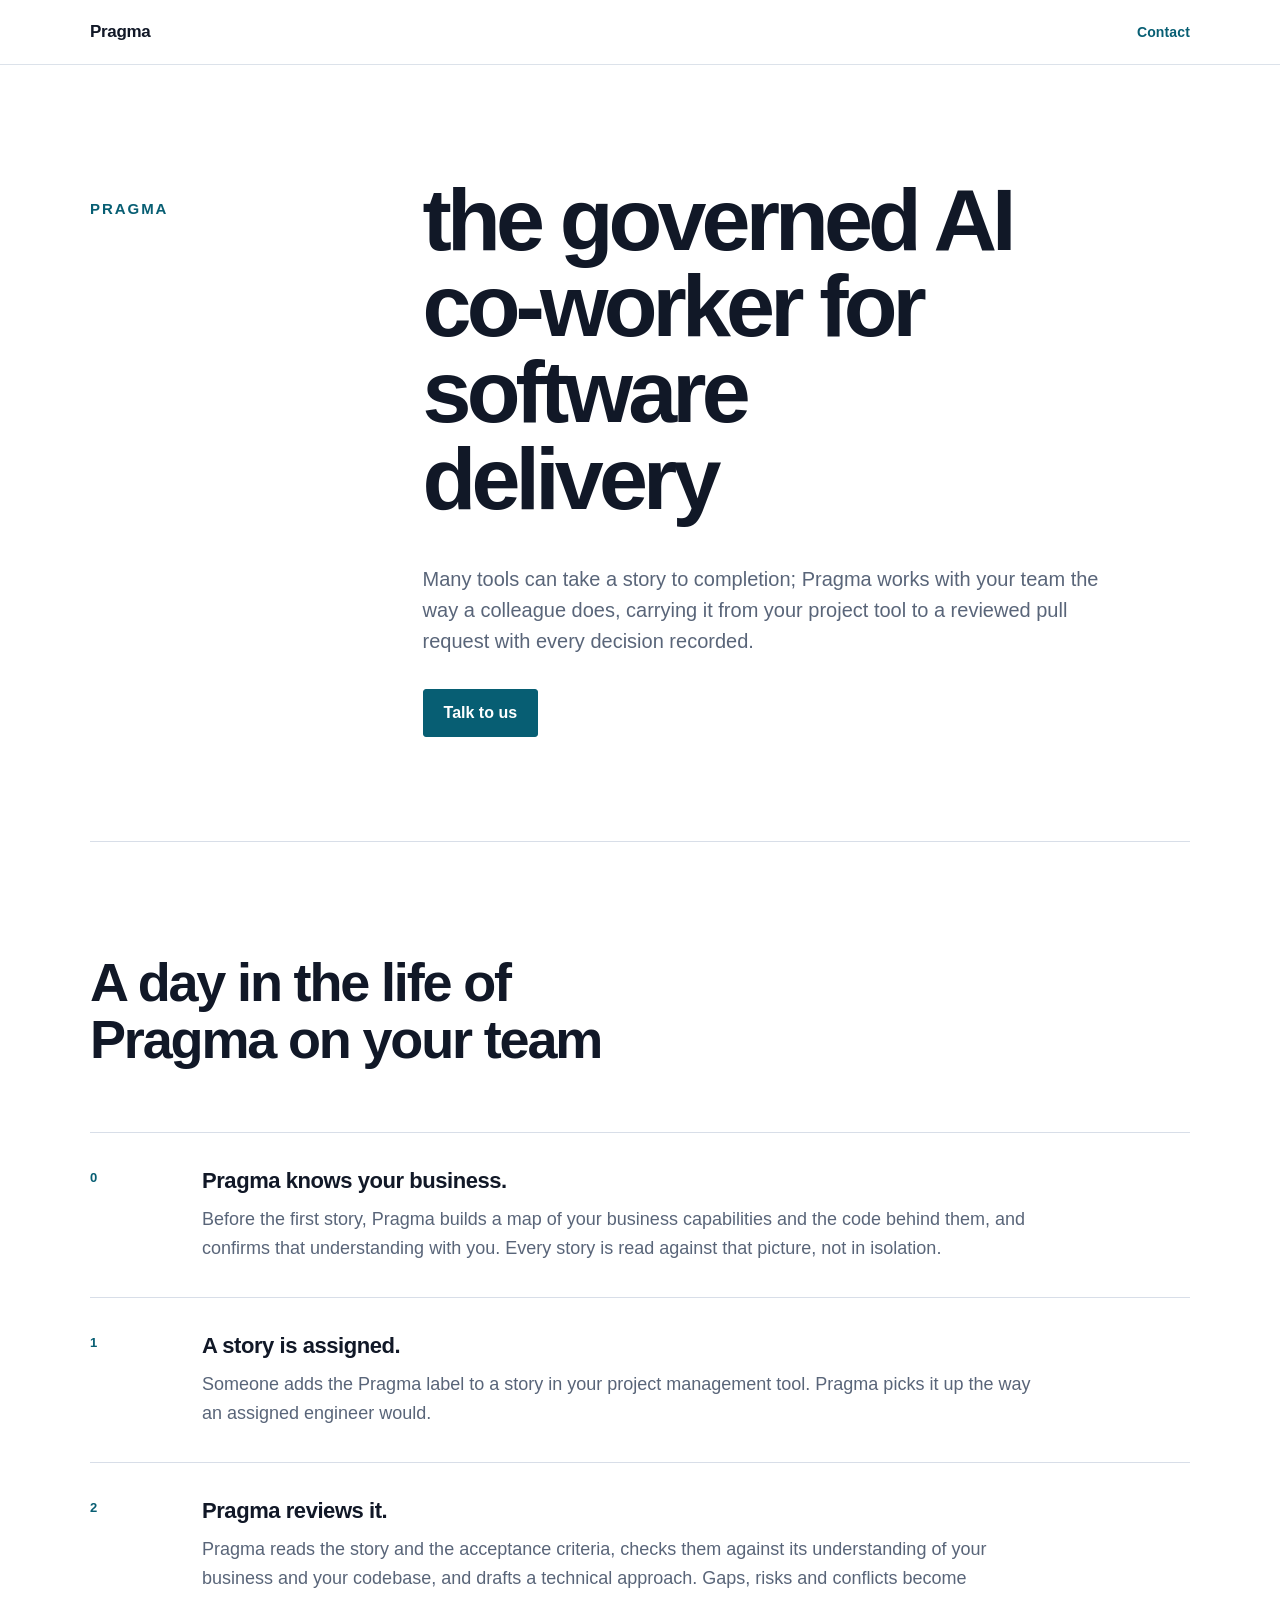
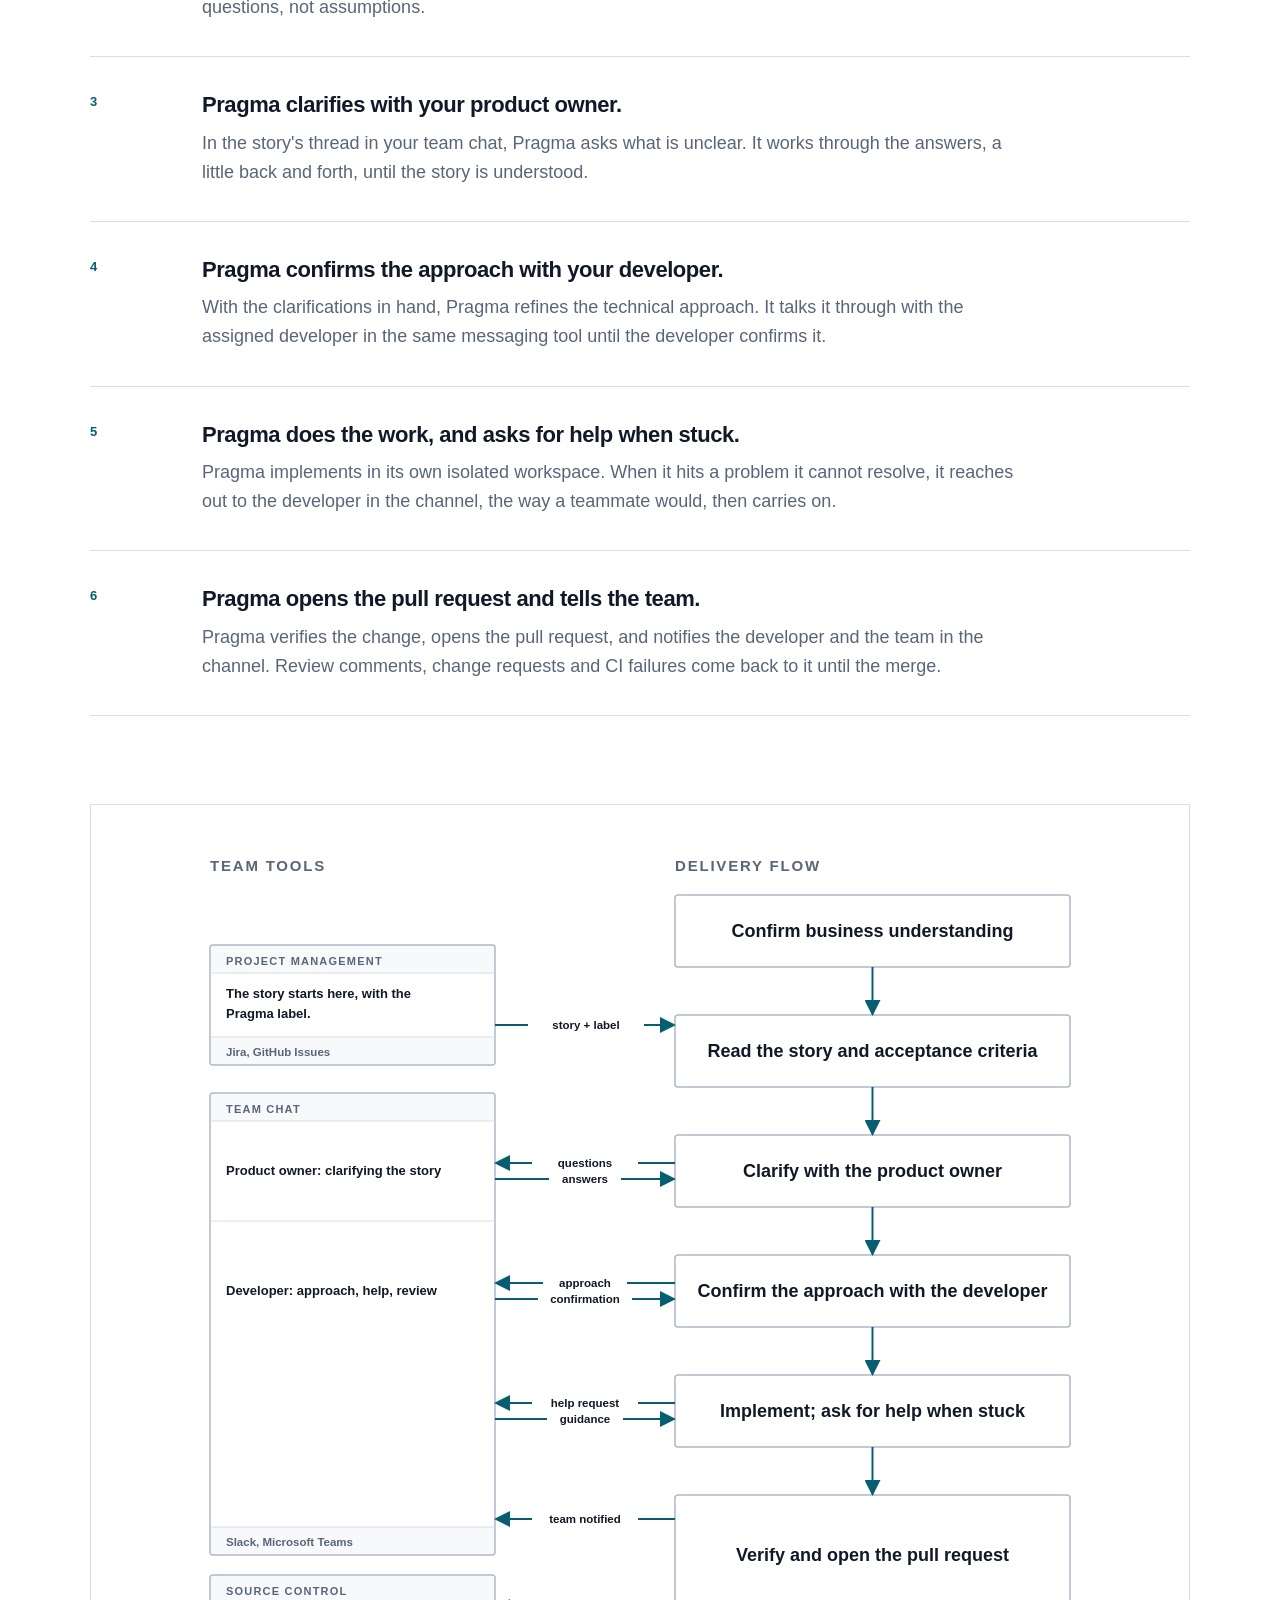
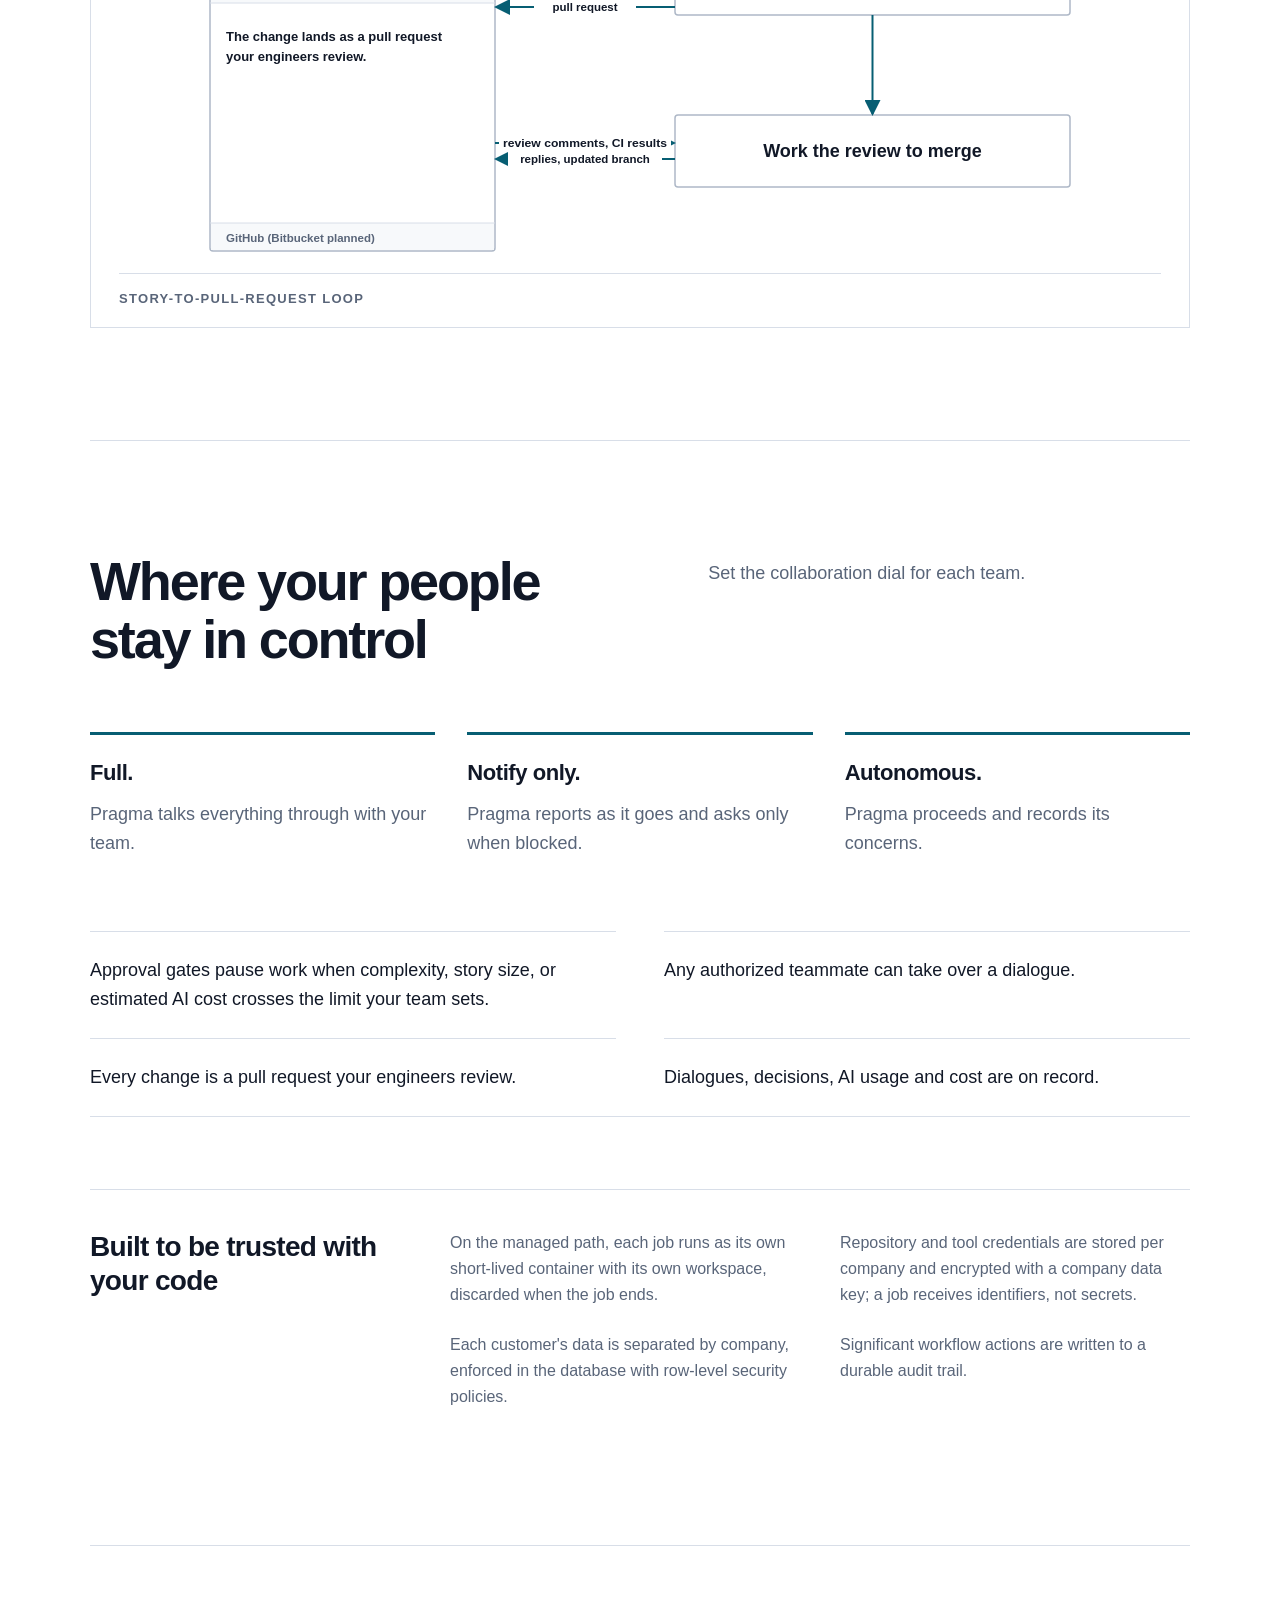
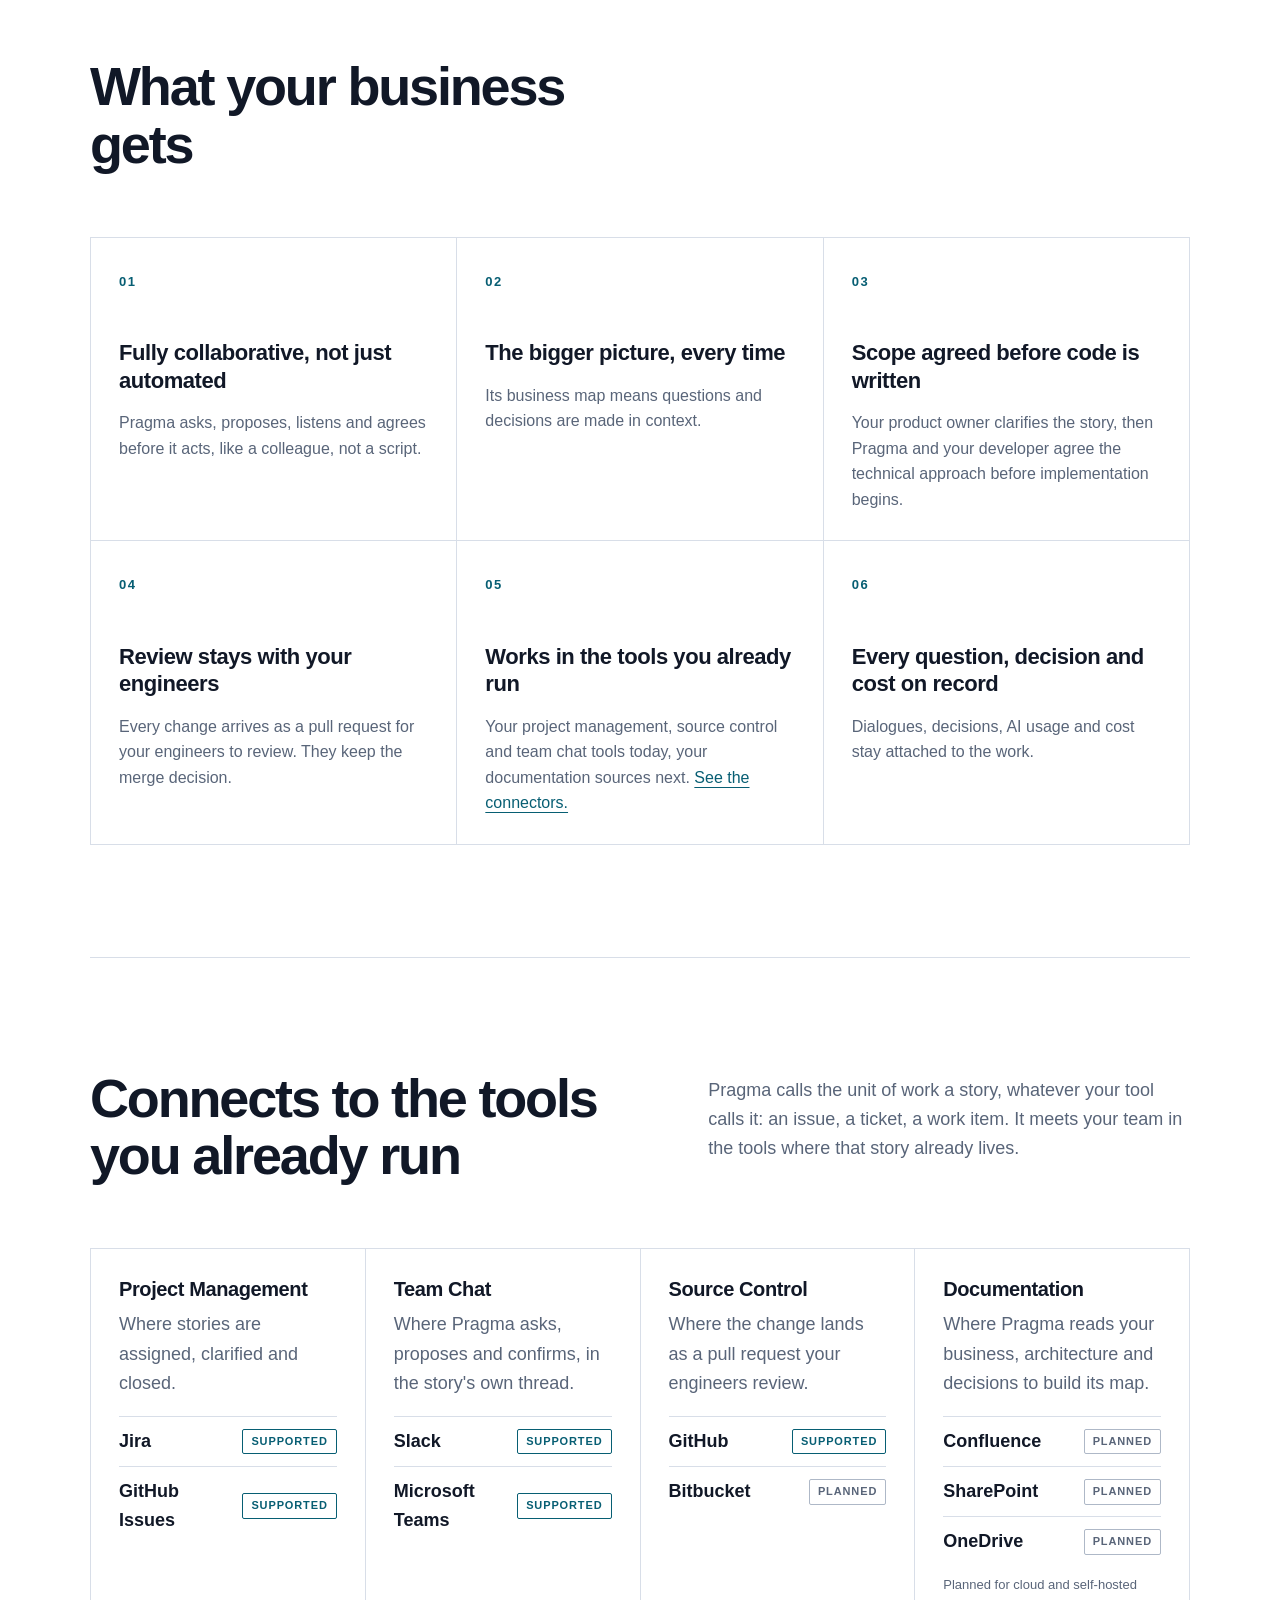
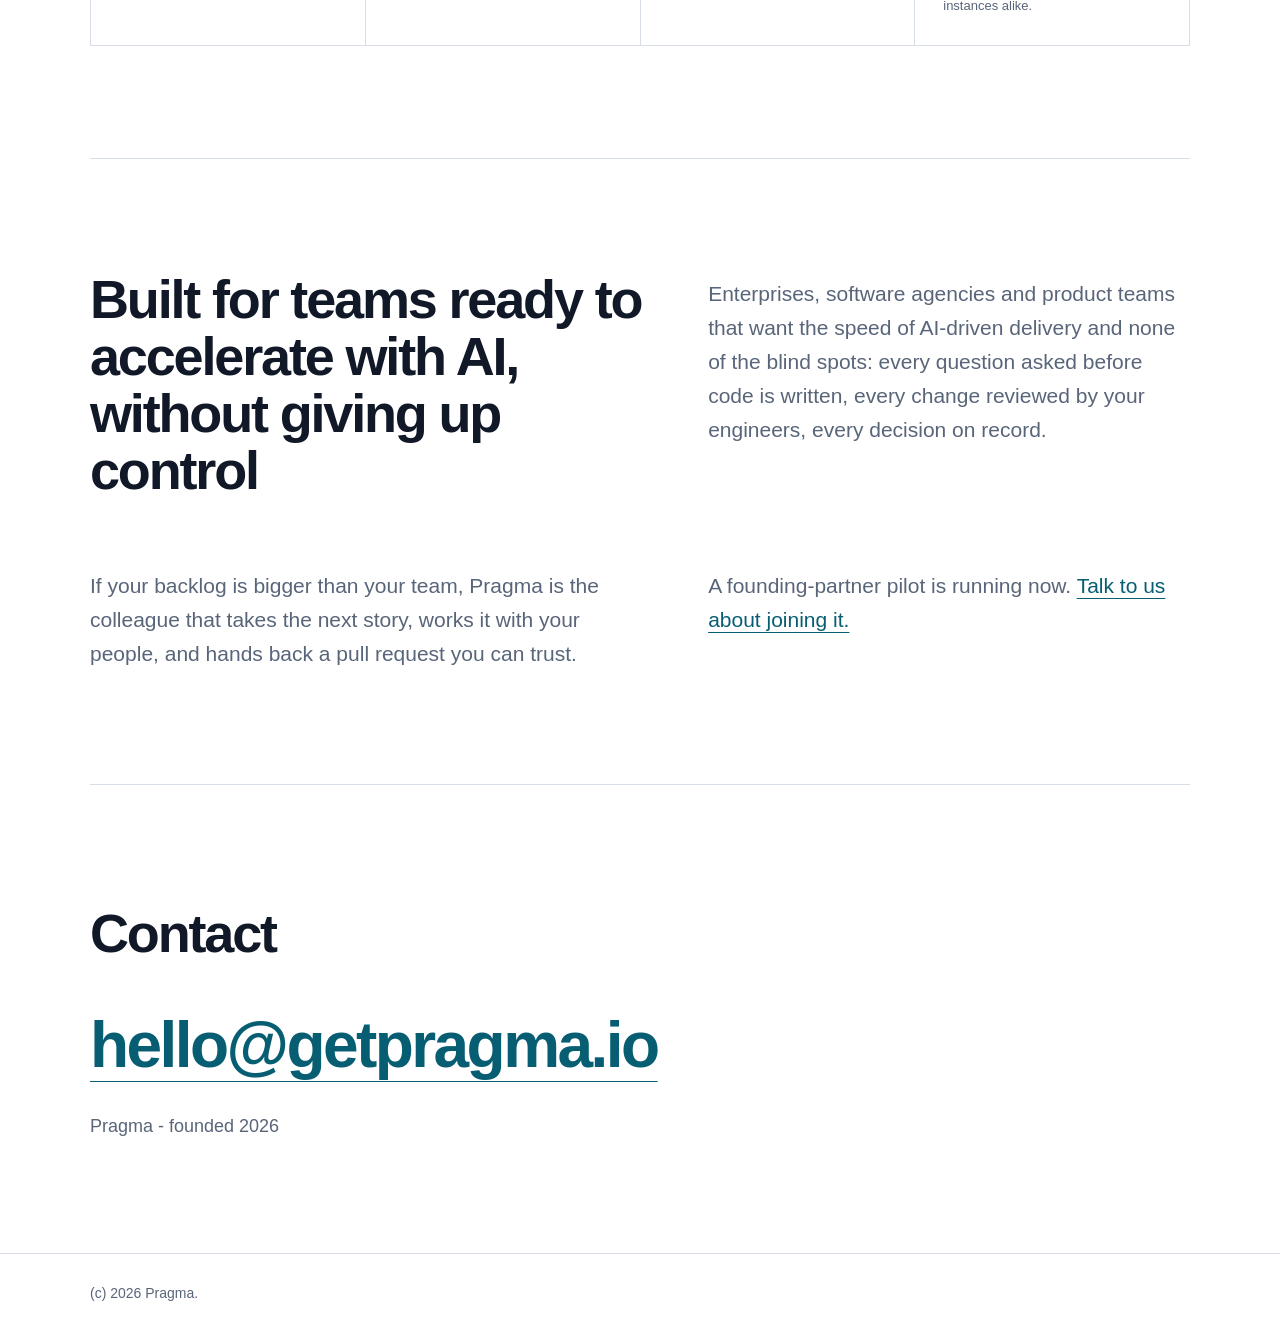
==== commit 1877f291: "connectors section grouped by capability; tool-agnostic copy (story, project management tool, team c" ====
--- a/index.html
+++ b/index.html
@@ -46,7 +46,7 @@
           <span class="step-number" aria-hidden="true">1</span>
           <div>
             <h3>A story is assigned.</h3>
-            <p>Someone adds the Pragma label to a story in Jira or GitHub Issues. Pragma picks it up the way an assigned engineer would.</p>
+            <p>Someone adds the Pragma label to a story in your project management tool. Pragma picks it up the way an assigned engineer would.</p>
           </div>
         </li>
         <li>
@@ -60,7 +60,7 @@
           <span class="step-number" aria-hidden="true">3</span>
           <div>
             <h3>Pragma clarifies with your product owner.</h3>
-            <p>In the story's Slack or Microsoft Teams thread, Pragma asks what is unclear. It works through the answers, a little back and forth, until the story is understood.</p>
+            <p>In the story's thread in your team chat, Pragma asks what is unclear. It works through the answers, a little back and forth, until the story is understood.</p>
           </div>
         </li>
         <li>
@@ -120,7 +120,7 @@
             <line class="svg-card-rule" x1="20" y1="288" x2="305" y2="288"></line>
             <line class="svg-card-rule" x1="20" y1="388" x2="305" y2="388"></line>
             <line class="svg-card-rule" x1="20" y1="694" x2="305" y2="694"></line>
-            <text class="svg-card-heading" x="36" y="280">COMMUNICATIONS</text>
+            <text class="svg-card-heading" x="36" y="280">TEAM CHAT</text>
             <text class="svg-card-copy" x="36" y="342">Product owner: clarifying the story</text>
             <text class="svg-card-copy" x="36" y="462">Developer: approach, help, review</text>
             <text class="svg-card-footer" x="36" y="713">Slack, Microsoft Teams</text>
@@ -137,7 +137,7 @@
               <tspan x="36">The change lands as a pull request</tspan>
               <tspan x="36" dy="20">your engineers review.</tspan>
             </text>
-            <text class="svg-card-footer" x="36" y="1009">GitHub, Bitbucket</text>
+            <text class="svg-card-footer" x="36" y="1009">GitHub (Bitbucket planned)</text>
           </g>
 
           <rect class="svg-box svg-flow-box" x="485" y="62" width="395" height="72" rx="3"></rect>
@@ -290,12 +290,56 @@
         <article>
           <span aria-hidden="true">05</span>
           <h3>Works in the tools you already run</h3>
-          <p>Jira, GitHub Issues, GitHub, Bitbucket, Slack and Microsoft Teams.</p>
+          <p>Your project management, source control and team chat tools today, your documentation sources next. <a href="#connectors">See the connectors.</a></p>
         </article>
         <article>
           <span aria-hidden="true">06</span>
           <h3>Every question, decision and cost on record</h3>
           <p>Dialogues, decisions, AI usage and cost stay attached to the work.</p>
+        </article>
+      </div>
+    </section>
+
+    <section class="section shell" id="connectors" aria-labelledby="connectors-title">
+      <div class="section-heading">
+        <h2 id="connectors-title">Connects to the tools you already run</h2>
+        <p>Pragma calls the unit of work a story, whatever your tool calls it: an issue, a ticket, a work item. It meets your team in the tools where that story already lives.</p>
+      </div>
+
+      <div class="connector-grid">
+        <article>
+          <h3>Project Management</h3>
+          <p>Where stories are assigned, clarified and closed.</p>
+          <ul class="connector-list">
+            <li><span>Jira</span><em class="badge badge-live">Supported</em></li>
+            <li><span>GitHub Issues</span><em class="badge badge-live">Supported</em></li>
+          </ul>
+        </article>
+        <article>
+          <h3>Team Chat</h3>
+          <p>Where Pragma asks, proposes and confirms, in the story's own thread.</p>
+          <ul class="connector-list">
+            <li><span>Slack</span><em class="badge badge-live">Supported</em></li>
+            <li><span>Microsoft Teams</span><em class="badge badge-live">Supported</em></li>
+          </ul>
+        </article>
+        <article>
+          <h3>Source Control</h3>
+          <p>Where the change lands as a pull request your engineers review.</p>
+          <ul class="connector-list">
+            <li><span>GitHub</span><em class="badge badge-live">Supported</em></li>
+            <li><span>Bitbucket</span><em class="badge badge-next">Planned</em></li>
+          </ul>
+        </article>
+        <article>
+          <h3>Documentation</h3>
+          <p>Where Pragma reads your business, architecture and decisions to build its map.</p>
+          <ul class="connector-list">
+            <li><span>Confluence</span><em class="badge badge-next">Planned</em></li>
+            <li><span>SharePoint</span><em class="badge badge-next">Planned</em></li>
+            <li><span>OneDrive</span><em class="badge badge-next">Planned</em></li>
+          </ul>
+          <p class="connector-note">Planned for cloud and self-hosted instances alike.</p>
         </article>
       </div>
     </section>
--- a/styles.css
+++ b/styles.css
@@ -728,3 +728,79 @@
     scroll-behavior: auto;
   }
 }
+
+/* Connectors: grouped by capability, badged by status */
+.connector-grid {
+  display: grid;
+  grid-template-columns: 1fr;
+  border-top: 1px solid var(--line);
+  border-left: 1px solid var(--line);
+}
+
+.connector-grid article {
+  padding: 28px;
+  border-right: 1px solid var(--line);
+  border-bottom: 1px solid var(--line);
+}
+
+.connector-grid h3 {
+  margin: 0;
+  font-size: 20px;
+  font-weight: 680;
+  letter-spacing: -0.02em;
+  line-height: 1.25;
+}
+
+.connector-grid article > p {
+  margin: 8px 0 0;
+  color: var(--muted);
+}
+
+.connector-list {
+  list-style: none;
+  margin: 18px 0 0;
+  padding: 0;
+}
+
+.connector-list li {
+  display: flex;
+  align-items: center;
+  justify-content: space-between;
+  gap: 12px;
+  padding: 10px 0;
+  border-top: 1px solid var(--line);
+  font-weight: 600;
+}
+
+.badge {
+  display: inline-block;
+  font-style: normal;
+  font-size: 11px;
+  font-weight: 750;
+  letter-spacing: 0.08em;
+  text-transform: uppercase;
+  padding: 3px 8px;
+  border: 1px solid var(--line-strong);
+  border-radius: 2px;
+  color: var(--muted);
+  white-space: nowrap;
+}
+
+.badge-live {
+  color: var(--accent);
+  border-color: var(--accent);
+}
+
+.connector-note {
+  margin: 14px 0 0;
+  font-size: 13px;
+  color: var(--muted);
+}
+
+@media (min-width: 700px) {
+  .connector-grid { grid-template-columns: repeat(2, 1fr); }
+}
+
+@media (min-width: 1000px) {
+  .connector-grid { grid-template-columns: repeat(4, 1fr); }
+}
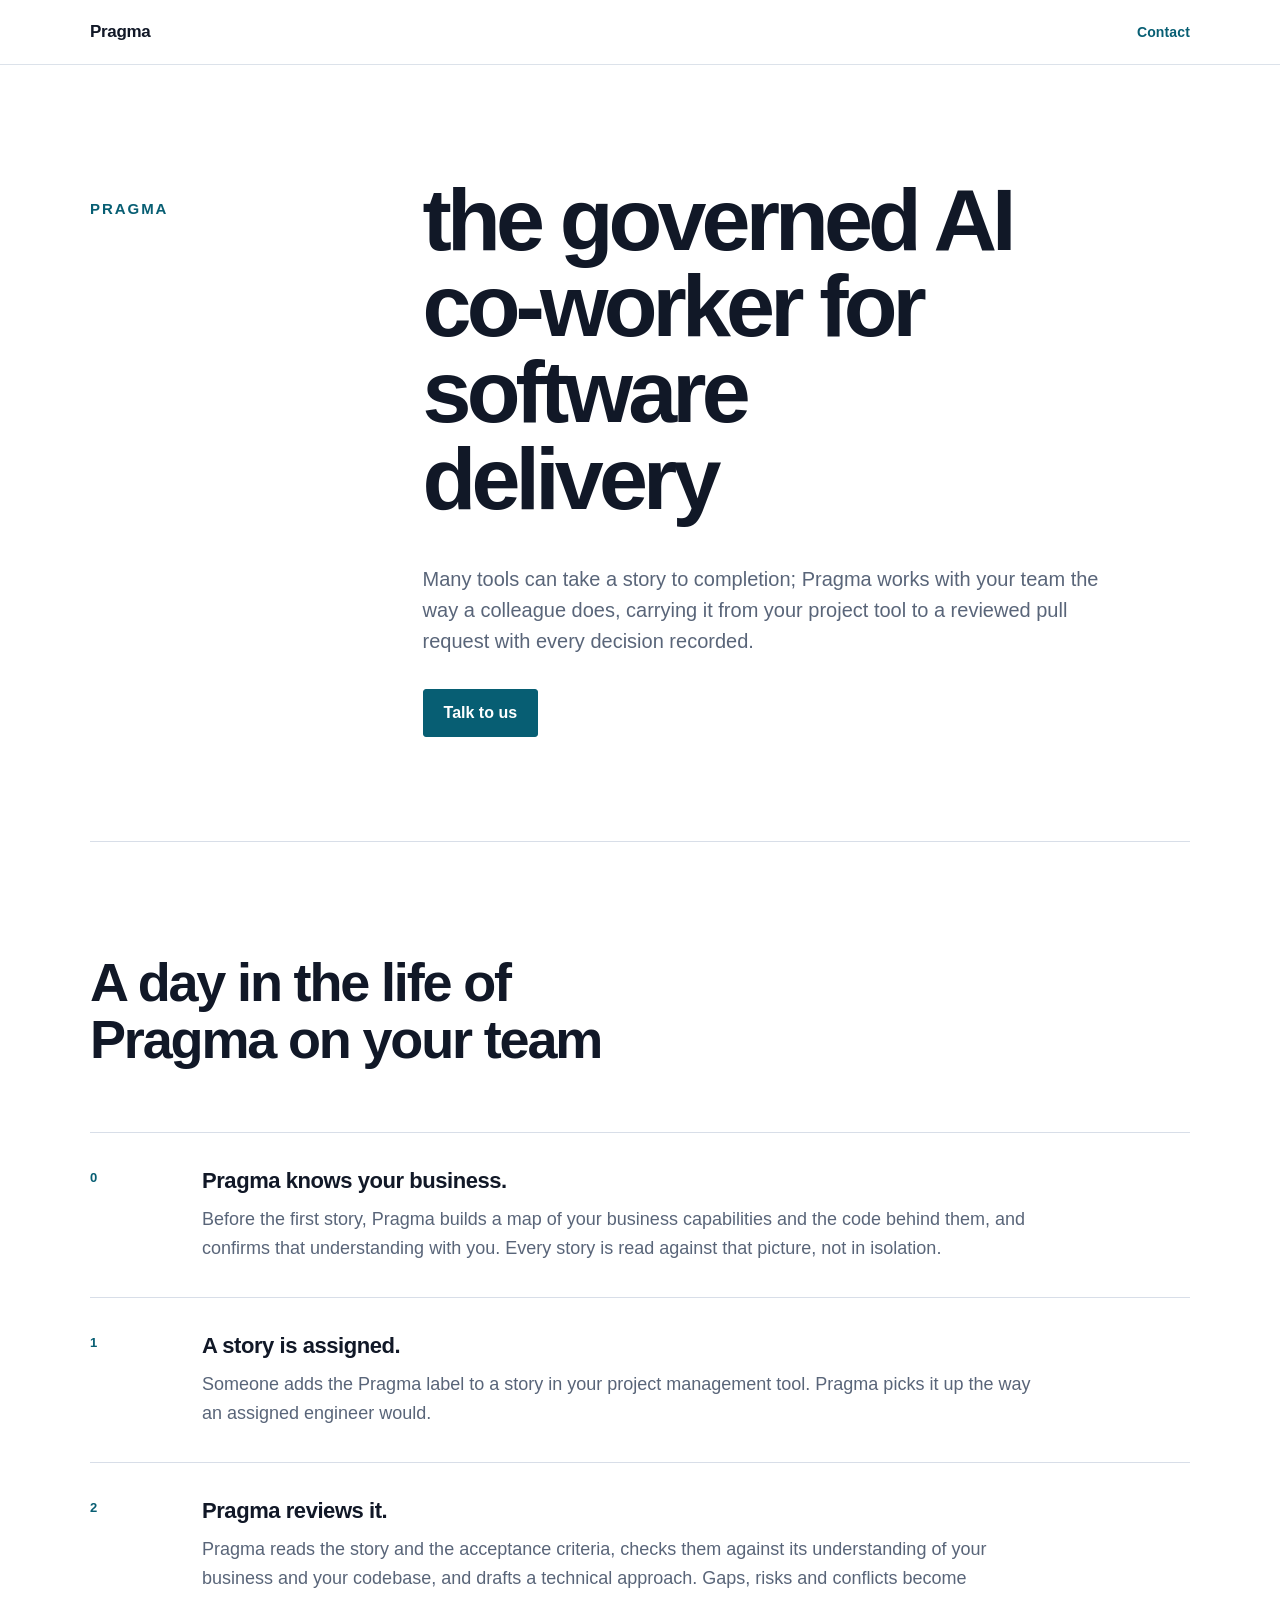
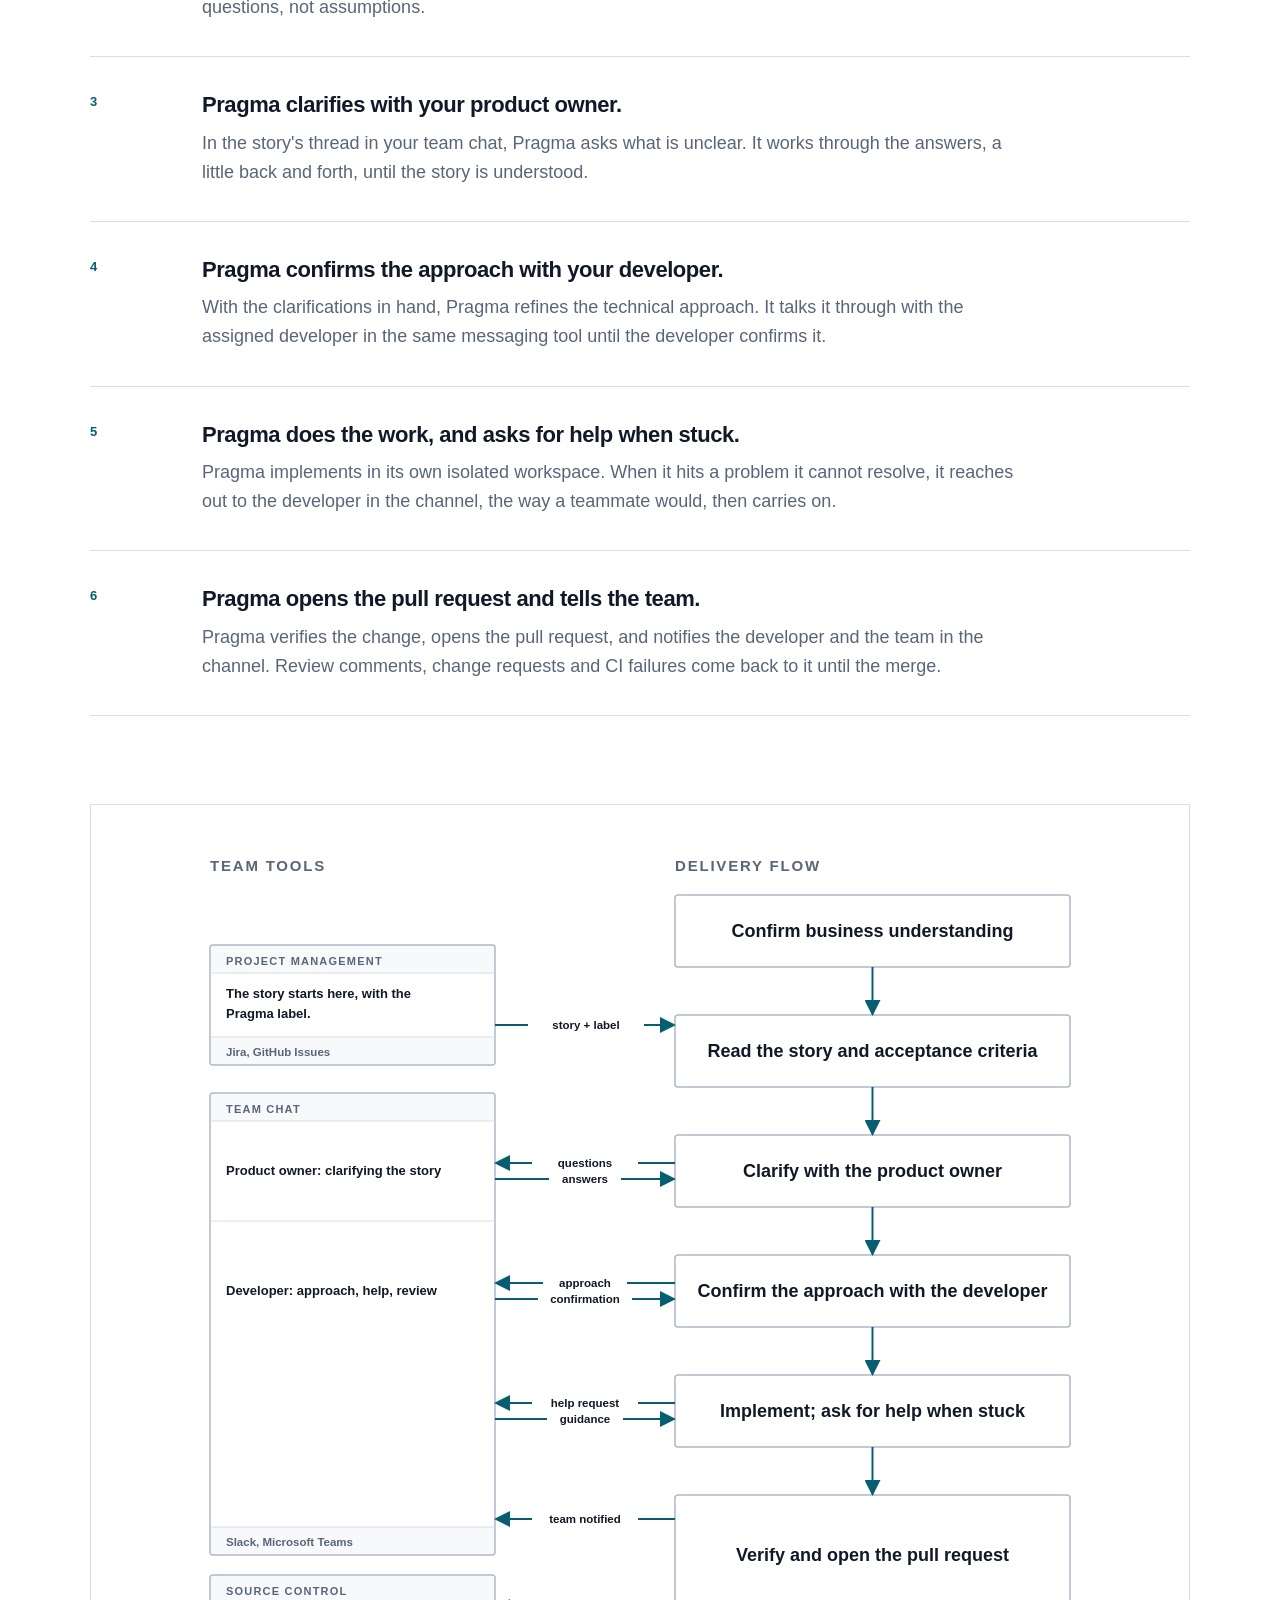
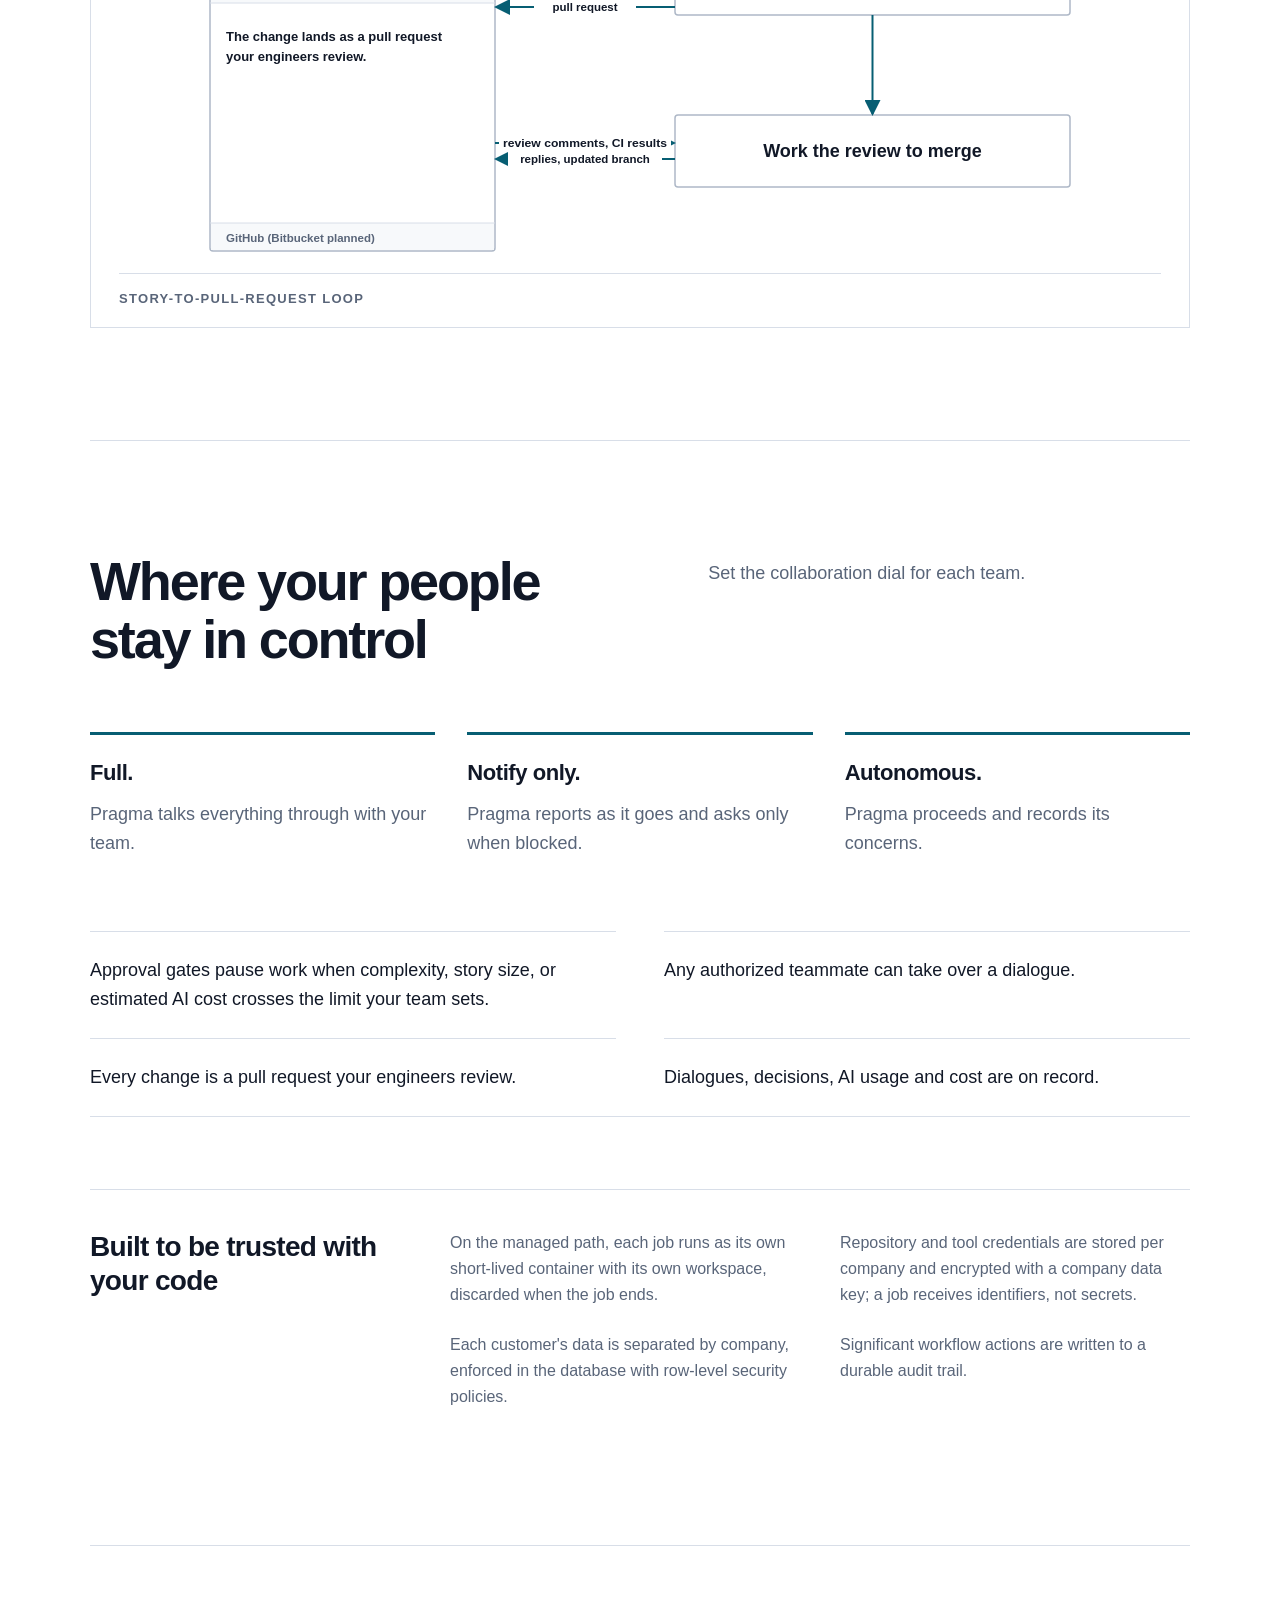
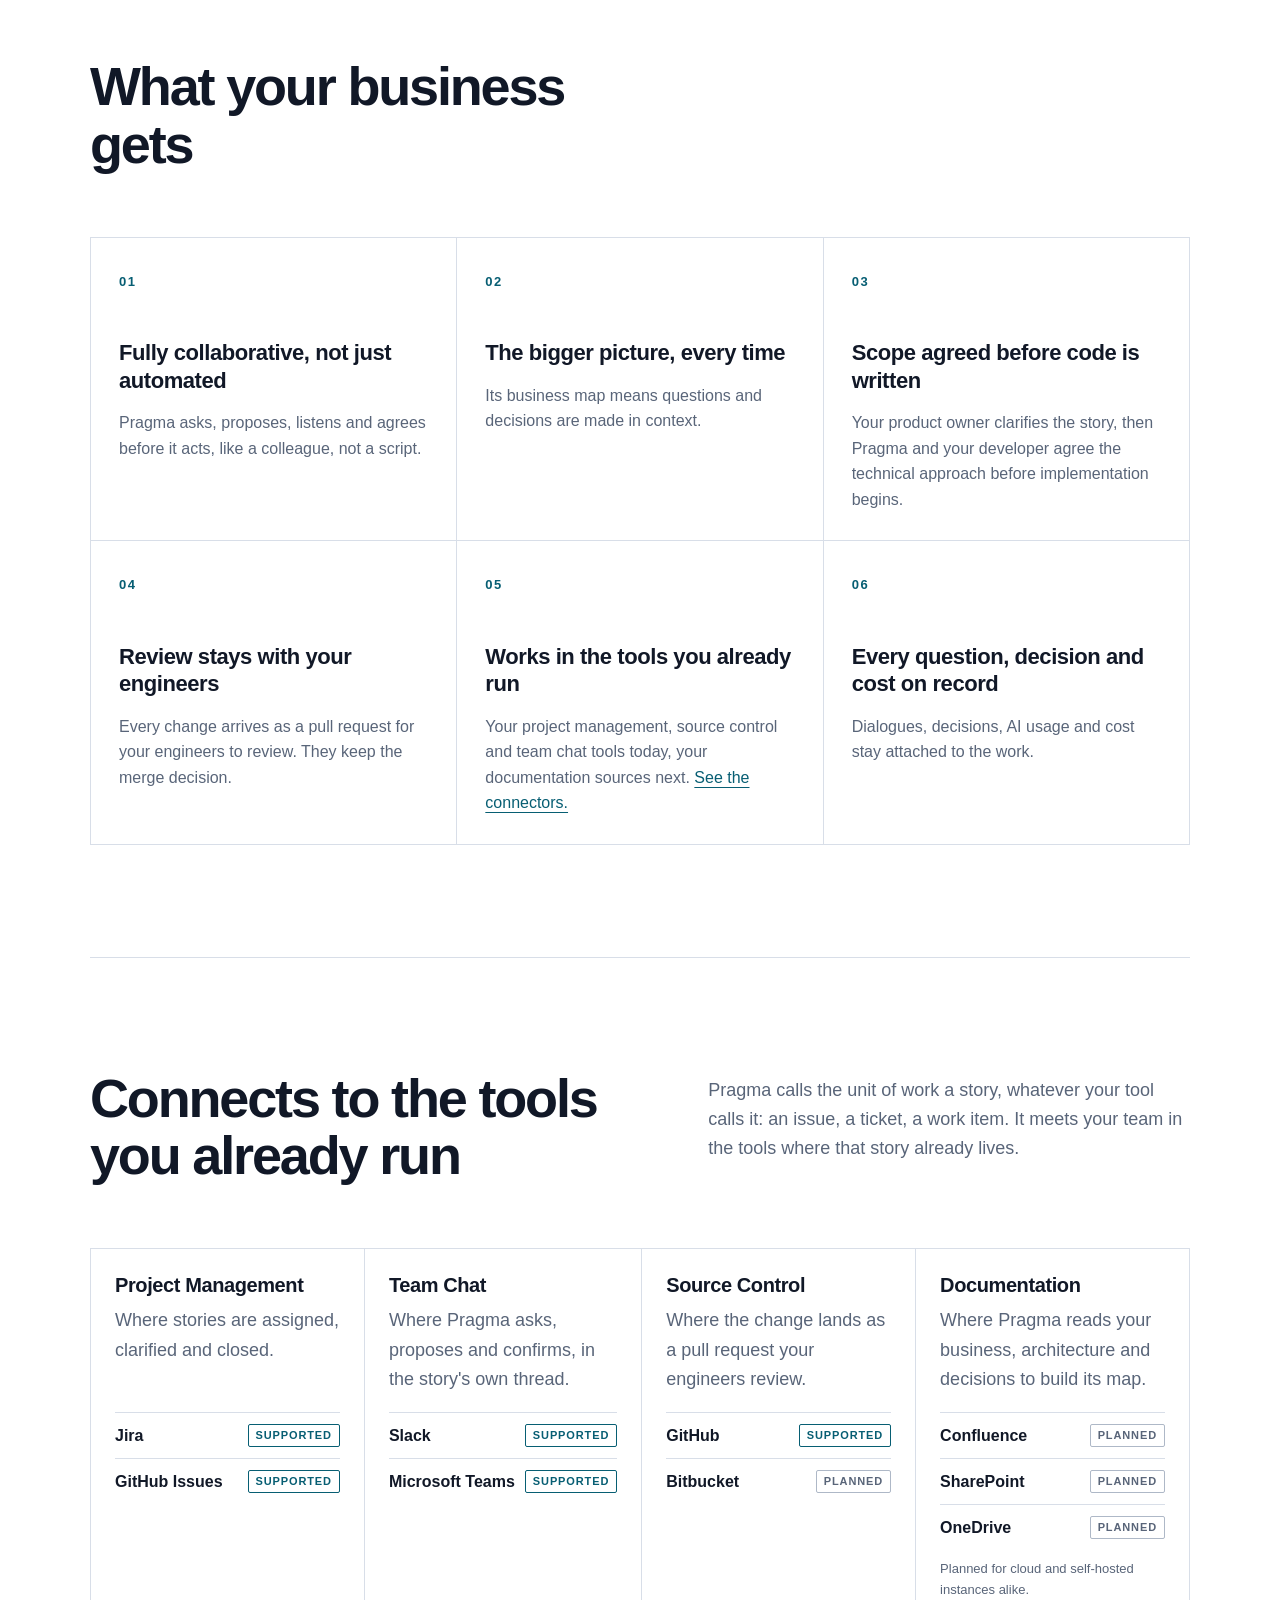
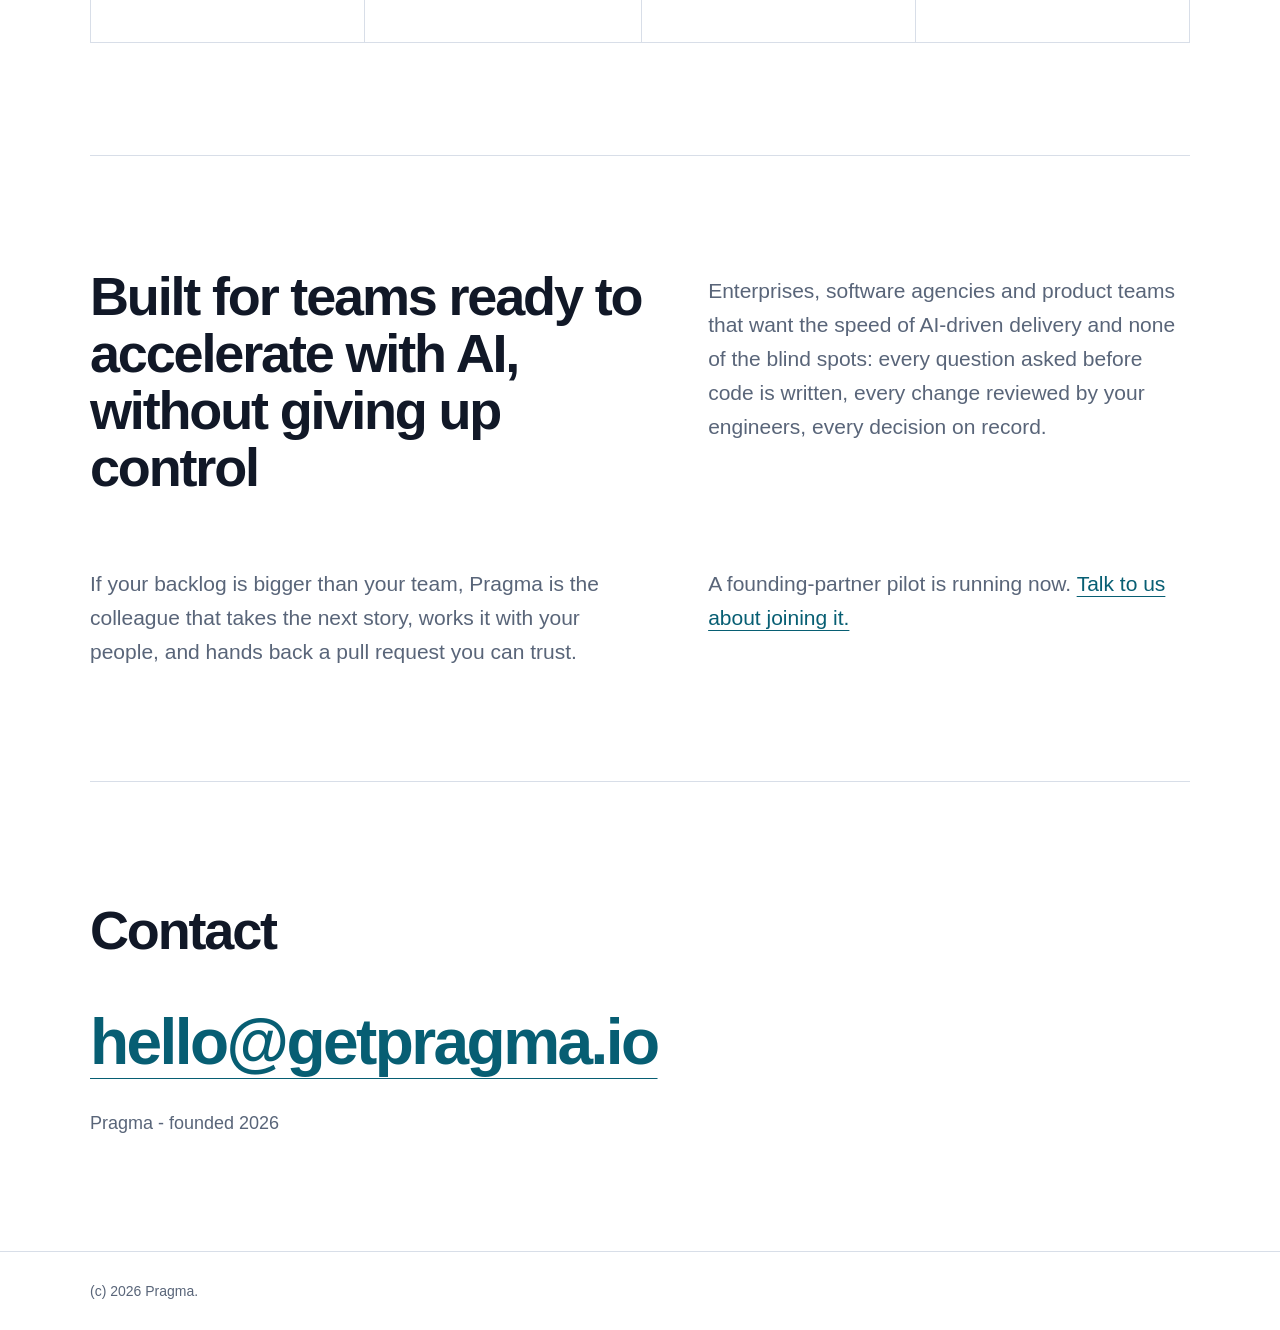
==== commit 34d46849: "connectors: rows align across the cards (subgrid with a min-height fallback), names never wrap, styl" ====
--- a/index.html
+++ b/index.html
@@ -6,7 +6,7 @@
   <title>Pragma | the governed AI co-worker for software delivery</title>
   <meta name="description" content="Pragma is the governed AI co-worker that works with your team like a colleague, from story to reviewed pull request, with every decision recorded.">
   <link rel="icon" href="favicon.svg" type="image/svg+xml">
-  <link rel="stylesheet" href="styles.css">
+  <link rel="stylesheet" href="styles.css?v=5">
   <style>.diagram-mobile{display:none}@media(max-width:560px){.diagram-a,.diagram-b{display:none}.diagram-mobile{display:block;max-width:360px}}</style>
 </head>
 <body>
--- a/styles.css
+++ b/styles.css
@@ -738,9 +738,19 @@
 }
 
 .connector-grid article {
-  padding: 28px;
+  padding: 24px;
   border-right: 1px solid var(--line);
   border-bottom: 1px solid var(--line);
+}
+
+/* Rows line up across the cards: heading, description, list and note share one set of row tracks. */
+@supports (grid-template-rows: subgrid) {
+  .connector-grid article {
+    display: grid;
+    grid-template-rows: subgrid;
+    grid-row: span 4;
+    align-content: start;
+  }
 }
 
 .connector-grid h3 {
@@ -754,6 +764,7 @@
 .connector-grid article > p {
   margin: 8px 0 0;
   color: var(--muted);
+  min-height: 4.6em; /* three lines: the fallback alignment where subgrid is unsupported */
 }
 
 .connector-list {
@@ -766,10 +777,16 @@
   display: flex;
   align-items: center;
   justify-content: space-between;
-  gap: 12px;
-  padding: 10px 0;
-  border-top: 1px solid var(--line);
+  gap: 10px;
+  min-height: 46px;
+  padding: 8px 0;
+  border-top: 1px solid var(--line);
+  font-size: 16px;
   font-weight: 600;
+}
+
+.connector-list li > span {
+  white-space: nowrap;
 }
 
 .badge {
@@ -779,7 +796,7 @@
   font-weight: 750;
   letter-spacing: 0.08em;
   text-transform: uppercase;
-  padding: 3px 8px;
+  padding: 2px 7px;
   border: 1px solid var(--line-strong);
   border-radius: 2px;
   color: var(--muted);
@@ -795,6 +812,7 @@
   margin: 14px 0 0;
   font-size: 13px;
   color: var(--muted);
+  min-height: 0;
 }
 
 @media (min-width: 700px) {
